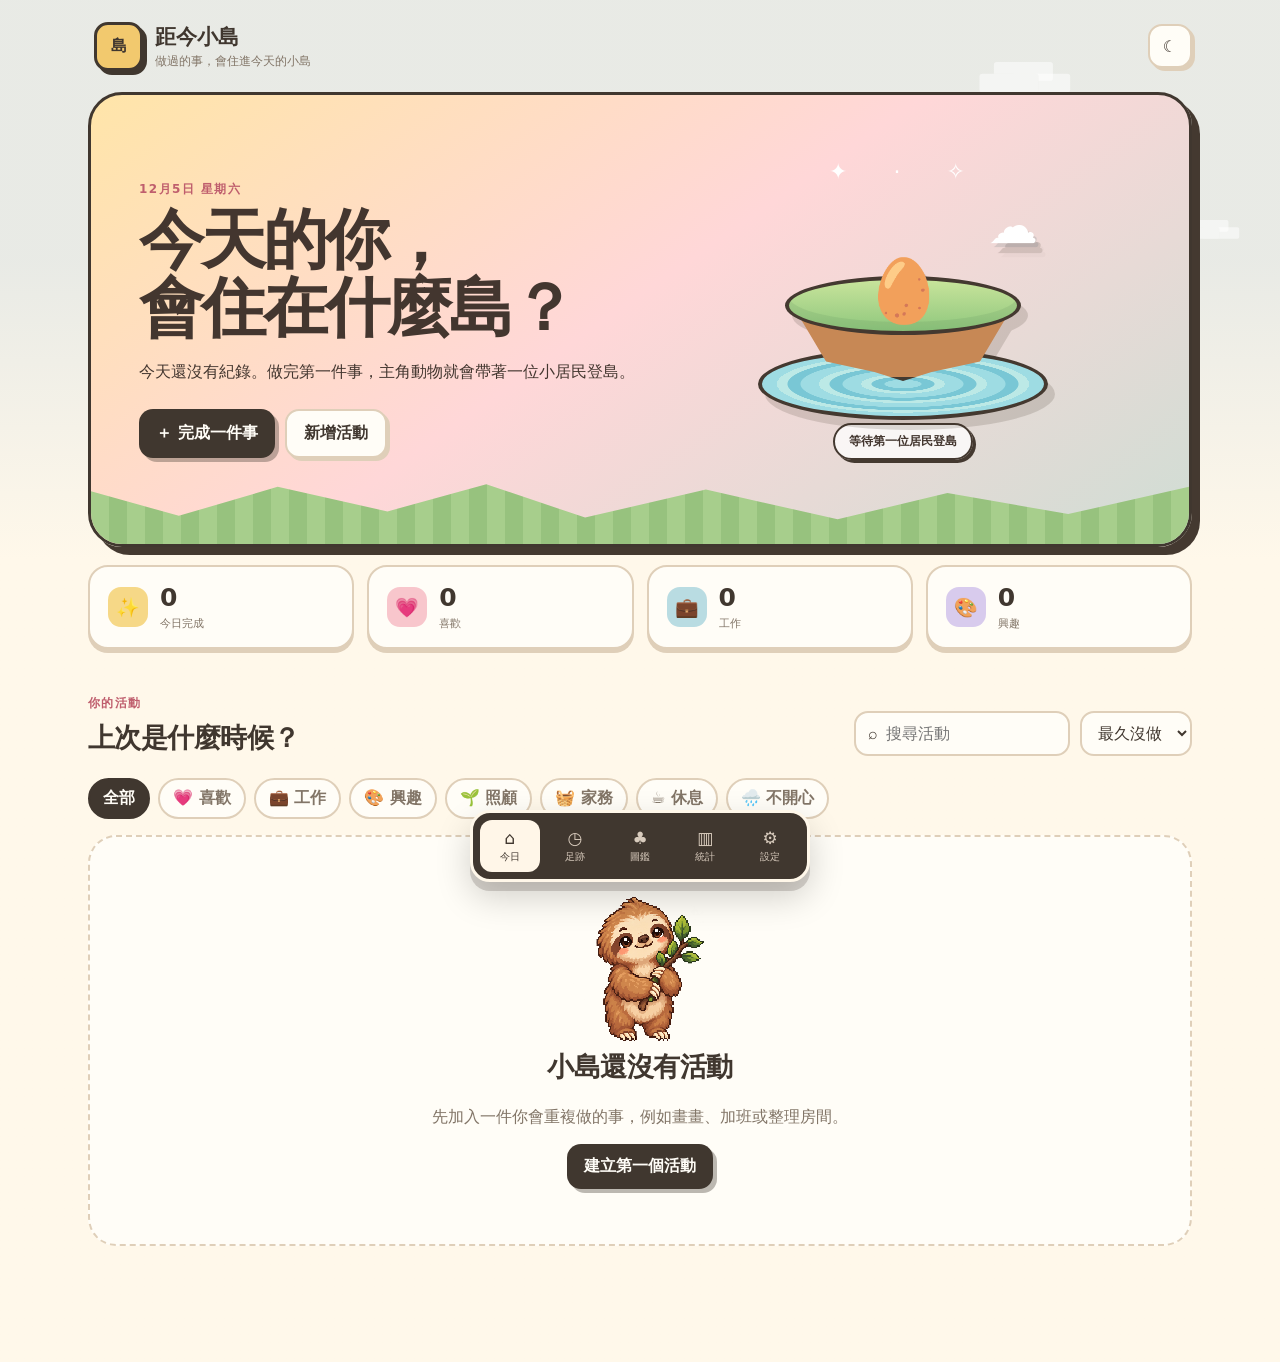
==== index.html @ a49267cd "Update Site source" ====
<!doctype html>
<html lang="zh-Hant">
<head>
  <meta charset="UTF-8">
  <meta name="viewport" content="width=device-width, initial-scale=1, viewport-fit=cover">
  <meta name="theme-color" content="#fff7e9">
  <meta name="description" content="距今小島：記錄做過的事與當下心情，讓每一天長成一座住滿動物的小島。">
  <title>距今小島｜行動心情日記</title>
  <link rel="manifest" href="manifest.webmanifest?v=11">
  <link rel="stylesheet" href="styles.css?v=11">
</head>
<body>
  <div class="sky-decor" aria-hidden="true"><i></i><i></i><i></i></div>
  <div class="app-shell">
    <header class="topbar">
      <button class="brand" data-go="home" aria-label="距今小島首頁"><span class="brand-mark">島</span><span><strong>距今小島</strong><small>做過的事，會住進今天的小島</small></span></button>
      <button class="round-button" id="themeBtn" aria-label="切換深色模式">☾</button>
    </header>

    <main>
      <section class="view active" data-view="home">
        <article class="today-hero">
          <div class="hero-copy">
            <p class="eyebrow" id="todayLabel"></p>
            <h1>今天的你，<br>會住在什麼島？</h1>
            <p id="todaySummary">每完成一件事，今天的島上就多一位小居民。</p>
            <div class="hero-actions"><button class="primary-button" id="quickRecordBtn">＋ 完成一件事</button><button class="soft-button" id="addItemBtn">新增活動</button></div>
          </div>
          <div class="monster-stage island-stage">
            <div class="stage-sparkles" aria-hidden="true">✦　·　✧</div>
            <div id="todayIsland"></div>
            <div class="monster-caption" id="islandCaption"></div>
          </div>
        </article>

        <div class="today-counters" id="todayCounters"></div>

        <div class="section-heading">
          <div><p class="eyebrow">你的活動</p><h2>上次是什麼時候？</h2></div>
          <div class="controls"><label class="search-box"><span>⌕</span><input id="searchInput" type="search" placeholder="搜尋活動" autocomplete="off"></label><select id="sortSelect" aria-label="排序方式"><option value="urgency">最久沒做</option><option value="recent">最近完成</option><option value="count">完成最多</option><option value="name">名稱</option></select></div>
        </div>
        <div class="type-chips" id="typeChips"></div>
        <div class="item-grid" id="itemGrid"></div>
        <div class="empty-state" id="emptyState" hidden><img src="assets/pixel-sloth.png" alt="樹懶夥伴"><h2>小島還沒有活動</h2><p>先加入一件你會重複做的事，例如畫畫、加班或整理房間。</p><button class="primary-button" id="emptyAddBtn">建立第一個活動</button></div>
      </section>

      <section class="view" data-view="history">
        <div class="page-heading"><div><p class="eyebrow">行動 × 當下心情</p><h1>時光足跡</h1><p>不只知道做過幾次，也記得那一次的自己。</p></div><button class="primary-button" id="manualRecordBtn">＋ 補登一次</button></div>
        <div class="history-list" id="historyList"></div>
      </section>

      <section class="view" data-view="collection">
        <div class="page-heading"><div><p class="eyebrow">一天一片拼圖</p><h1>你的每日群島</h1><p>每天的島會拼進生活地圖；每完成一件事，就多一隻像素昆蟲。點島嶼可單獨旋轉查看。</p></div></div>
        <div class="friend-strip">
          <article><img src="assets/pixel-red-panda.png" alt="小熊貓"><div><strong>開心夥伴</strong><span>小熊貓或貓咪，代表明亮的一天</span></div></article>
          <article><img src="assets/pixel-otter.png" alt="水獺"><div><strong>成就夥伴</strong><span>水獺或貓熊，替完成的事情頒獎</span></div></article>
          <article><img src="assets/pixel-capybara.png" alt="水豚"><div><strong>平靜夥伴</strong><span>水豚或樹懶，陪你慢慢休息</span></div></article>
        </div>
        <div class="resident-legend" id="residentLegend"></div>
        <div class="archipelago puzzle-board" id="archipelago"></div>
      </section>

      <section class="view" data-view="insights">
        <div class="page-heading"><div><p class="eyebrow">你把時間放在哪裡</p><h1>生活統計</h1><p>數量不是成績，只是一張更了解自己的地圖。</p></div></div>
        <div class="stat-grid" id="statGrid"></div>
        <div class="insight-grid">
          <article class="panel"><div class="panel-heading"><h2>近 7 天活動組成</h2><p>喜歡、工作、興趣、照顧與那些不太開心的事情。</p></div><div class="type-chart" id="typeChart"></div></article>
          <article class="panel"><div class="panel-heading"><h2>當下心情</h2><p>每次完成活動時留下的感受。</p></div><div class="mood-chart" id="moodChart"></div></article>
          <article class="panel rhythm-panel"><div class="panel-heading"><h2>活動節奏</h2><p>「通常多久做一次」依最近紀錄的中位數計算。</p></div><div class="rhythm-list" id="rhythmList"></div></article>
        </div>
      </section>

      <section class="view" data-view="settings">
        <div class="page-heading"><div><p class="eyebrow">你的島，你作主</p><h1>設定與備份</h1></div></div>
        <div class="settings-grid">
          <article class="panel setting-card wardrobe-setting"><span>🧥</span><div><h2>職業衣櫃</h2><p id="professionSettingHint">自動讀取今天「工作」類活動的名稱、分類與備註，只在本機判斷。</p></div><select id="professionSelect" aria-label="職業衣櫃模式"><option value="auto">自動偵測</option><option value="none">不穿職業服</option><option value="office">辦公行政</option><option value="medical">醫療照護</option><option value="technology">科技開發</option><option value="education">教育研究</option><option value="creative">創作設計</option><option value="food">餐飲烘焙</option><option value="care">照顧服務</option><option value="trades">工程技職</option></select><div class="wardrobe-preview" id="wardrobePreview"></div></article>
          <article class="panel setting-card"><span>⇩</span><div><h2>匯出備份</h2><p>保存活動、次數、心情與每日小島資料。</p></div><button class="soft-button" id="exportBtn">下載 JSON</button></article>
          <article class="panel setting-card"><span>⇧</span><div><h2>匯入備份</h2><p>用備份取代目前瀏覽器中的資料。</p></div><button class="soft-button" id="importBtn">選擇檔案</button><input id="importFile" type="file" accept="application/json" hidden></article>
          <article class="panel setting-card"><span>◐</span><div><h2>外觀</h2><p>跟隨系統，或固定亮色與暗色。</p></div><select id="themeSelect"><option value="system">跟隨系統</option><option value="light">亮色</option><option value="dark">暗色</option></select></article>
          <article class="panel setting-card danger-card"><span>×</span><div><h2>清除全部資料</h2><p>永久清除這個瀏覽器裡的紀錄。</p></div><button class="danger-button" id="clearBtn">清除資料</button></article>
        </div>
        <p class="privacy-note">所有文字與紀錄只存在這個瀏覽器。每日小島由你的活動資料在本機組成，不會把日記傳去外部服務。</p>
      </section>
    </main>

    <nav class="bottom-nav" aria-label="主要導覽">
      <button class="nav-button active" data-target="home"><span>⌂</span><em>今日</em></button>
      <button class="nav-button" data-target="history"><span>◷</span><em>足跡</em></button>
      <button class="nav-button" data-target="collection"><span>♣</span><em>圖鑑</em></button>
      <button class="nav-button" data-target="insights"><span>▥</span><em>統計</em></button>
      <button class="nav-button" data-target="settings"><span>⚙</span><em>設定</em></button>
    </nav>
  </div>

  <dialog id="itemDialog" class="modal">
    <form method="dialog" id="itemForm">
      <div class="modal-head"><div><p class="eyebrow" id="itemDialogEyebrow">新的活動</p><h2 id="itemDialogTitle">加入小島</h2></div><button class="round-button close-modal" value="cancel" aria-label="關閉">×</button></div>
      <input type="hidden" id="itemId">
      <label class="field"><span>活動名稱</span><input id="itemName" maxlength="40" placeholder="例如：畫畫、整理房間" required></label>
      <div class="two-col">
        <label class="field"><span>它比較像哪一類？</span><select id="itemType"><option>喜歡</option><option>工作</option><option>興趣</option><option>照顧</option><option>家務</option><option>休息</option><option>不開心</option></select></label>
        <label class="field"><span>圖示</span><select id="itemIcon"><option>💗</option><option>💼</option><option>🎨</option><option>🌱</option><option>🧺</option><option>☕</option><option>🌧️</option><option>📚</option><option>🏃</option><option>✨</option></select></label>
      </div>
      <label class="field"><span>自訂分組（選填）</span><input id="itemCategory" maxlength="20" placeholder="例如：居家、健康"></label>
      <label class="field"><span>島上的小居民</span><select id="itemResident"><option value="auto">✨ 依活動名稱自動判斷</option></select><small>我們會自動選擇，也可以由你指定；這不會改變活動的主要分類。</small></label>
      <div class="modal-actions"><button type="button" class="danger-link" id="deleteItemBtn" hidden>刪除活動</button><span></span><button value="cancel" class="ghost-button">取消</button><button type="submit" class="primary-button">儲存活動</button></div>
    </form>
  </dialog>

  <dialog id="recordDialog" class="modal record-modal">
    <form method="dialog" id="recordForm">
      <div class="modal-head"><div><p class="eyebrow">留下這一次</p><h2>做完時，感覺如何？</h2></div><button class="round-button close-modal" value="cancel" aria-label="關閉">×</button></div>
      <label class="field"><span>完成的活動</span><select id="recordItem" required></select></label>
      <div class="mood-picker" role="radiogroup" aria-label="當下心情">
        <label><input type="radio" name="recordMood" value="開心"><span><b>●ᴗ●</b><small>開心</small></span></label>
        <label><input type="radio" name="recordMood" value="有成就"><span><b>★ᴗ★</b><small>有成就</small></span></label>
        <label><input type="radio" name="recordMood" value="平靜"><span><b>─ᴗ─</b><small>平靜</small></span></label>
        <label><input type="radio" name="recordMood" value="普通" checked><span><b>•ᴗ•</b><small>普通</small></span></label>
        <label><input type="radio" name="recordMood" value="疲累"><span><b>─︿─</b><small>疲累</small></span></label>
        <label><input type="radio" name="recordMood" value="不開心"><span><b>•︿•</b><small>不開心</small></span></label>
      </div>
      <label class="field"><span>日期與時間</span><input id="recordDate" type="datetime-local" required></label>
      <label class="field"><span>留一句話（選填）</span><textarea id="recordNote" rows="3" maxlength="240" placeholder="剛剛發生了什麼？"></textarea></label>
      <div class="modal-actions"><span></span><button value="cancel" class="ghost-button">取消</button><button type="submit" class="primary-button">完成這一次</button></div>
    </form>
  </dialog>

  <dialog id="detailDialog" class="modal detail-modal"><div id="detailContent"></div></dialog>
  <dialog id="island3dDialog" class="modal island-3d-modal">
    <div class="island-3d-content">
      <div class="modal-head"><div><p class="eyebrow">單獨檢視</p><h2 id="island3dTitle">這一天的島</h2><p id="island3dSummary"></p></div><button class="round-button close-modal" aria-label="關閉">×</button></div>
      <div class="island-3d-scene" id="island3dScene" tabindex="0" aria-label="可拖曳旋轉的 3D 島嶼"><div id="island3dWorld"></div></div>
      <p class="rotate-hint">↔ 拖曳島嶼旋轉 · 鍵盤可用左右方向鍵</p>
    </div>
  </dialog>
  <div class="toast" id="toast" role="status" aria-live="polite"><span id="toastText"></span><button id="toastAction" hidden>復原</button></div>
  <script src="app.js?v=11"></script>
</body>
</html>
---- styles.css ----
:root{--bg:#fff8ea;--bg2:#f7ead6;--surface:#fffdf7;--surface2:#f4ead9;--text:#40372f;--muted:#827567;--line:#dfcfb9;--pink:#ef8e97;--mint:#83bda7;--yellow:#f2c96e;--purple:#a991c7;--blue:#82acd1;--shadow:0 14px 0 rgba(98,75,48,.07),0 22px 45px rgba(88,61,31,.09);--pixel:4px;color-scheme:light}
:root[data-theme="dark"]{--bg:#242321;--bg2:#302d29;--surface:#34312d;--surface2:#403b35;--text:#fff5e5;--muted:#c9bbaa;--line:#5d5247;--shadow:0 14px 0 rgba(0,0,0,.13),0 22px 45px rgba(0,0,0,.2);color-scheme:dark}
*{box-sizing:border-box}html{scroll-behavior:smooth}body{margin:0;min-height:100vh;background:linear-gradient(180deg,color-mix(in srgb,var(--blue) 18%,var(--bg)) 0 260px,var(--bg) 560px);color:var(--text);font-family:"Trebuchet MS","Noto Sans TC",system-ui,sans-serif}.sky-decor{position:fixed;inset:0 0 auto;height:300px;pointer-events:none;overflow:hidden;z-index:-1}.sky-decor i{position:absolute;width:82px;height:26px;background:rgba(255,255,255,.52);border-radius:4px;box-shadow:20px -16px 0 rgba(255,255,255,.52),44px 0 0 rgba(255,255,255,.52)}.sky-decor i:nth-child(1){left:8%;top:140px}.sky-decor i:nth-child(2){right:18%;top:70px;transform:scale(.72)}.sky-decor i:nth-child(3){right:3%;top:220px;transform:scale(.45)}button,input,select,textarea{font:inherit}.app-shell{width:min(1160px,100%);margin:auto;padding:0 28px 116px}.topbar{height:92px;display:flex;align-items:center;justify-content:space-between}.brand{display:flex;align-items:center;gap:12px;background:transparent;border:0;color:var(--text);text-align:left;cursor:pointer}.brand-mark{width:49px;height:49px;display:grid;place-items:center;background:var(--yellow);border:3px solid var(--text);border-radius:14px;box-shadow:4px 4px 0 var(--text);font-weight:900}.brand strong{display:block;font-size:21px}.brand small{display:block;color:var(--muted);font-size:12px;margin-top:2px}.round-button{width:44px;height:44px;border:2px solid var(--line);border-radius:14px;background:var(--surface);color:var(--text);cursor:pointer;box-shadow:3px 3px 0 var(--line)}.view{display:none}.view.active{display:block}.eyebrow{margin:0 0 8px;color:#bf5e6d;font-size:12px;font-weight:900;letter-spacing:.12em;text-transform:uppercase}h1,h2,p{margin-top:0}h1{font-size:clamp(38px,6vw,65px);line-height:1.05;letter-spacing:-.045em;margin-bottom:16px}h2{font-size:27px;letter-spacing:-.02em}.primary-button,.soft-button,.ghost-button,.danger-button{border:0;border-radius:14px;padding:12px 17px;font-weight:900;cursor:pointer}.primary-button{background:var(--text);color:var(--surface);box-shadow:4px 4px 0 color-mix(in srgb,var(--text) 35%,transparent)}.soft-button{background:var(--surface);color:var(--text);border:2px solid var(--line);box-shadow:3px 3px 0 var(--line)}.ghost-button{background:transparent;color:var(--muted)}.danger-button{background:#b94f50;color:white}.danger-link{border:0;background:transparent;color:#b84f52;font-weight:800;cursor:pointer}.today-hero{position:relative;min-height:455px;border:3px solid var(--text);border-radius:34px;padding:48px;display:grid;grid-template-columns:1.05fr .95fr;align-items:center;background:linear-gradient(145deg,#ffe5a9 0%,#ffd7d8 48%,#cfddd4 100%);color:#43362f;box-shadow:8px 8px 0 #443930;overflow:hidden}.today-hero::before{content:"";position:absolute;inset:auto 0 0;height:88px;background:repeating-linear-gradient(90deg,#a7ce8c 0 18px,#97c27e 18px 36px);clip-path:polygon(0 40%,8% 68%,17% 35%,27% 63%,36% 32%,45% 70%,56% 38%,68% 72%,78% 42%,89% 66%,100% 35%,100% 100%,0 100%)}.hero-copy{position:relative;z-index:3;max-width:570px}.hero-copy>p:not(.eyebrow){max-width:510px;line-height:1.7}.hero-actions{display:flex;gap:10px;margin-top:24px}.monster-stage{position:relative;z-index:3;display:grid;justify-items:center;align-self:end;padding-bottom:36px;min-height:320px}.stage-sparkles{color:#fff;letter-spacing:12px;font-size:22px}.monster-caption{background:rgba(255,255,255,.77);border:2px solid #443930;border-radius:999px;padding:8px 14px;font-size:12px;font-weight:900;box-shadow:3px 3px 0 #443930;margin-top:-2px;min-height:36px}.hero-friend{position:absolute;right:-32px;bottom:-48px;width:190px;image-rendering:pixelated;filter:drop-shadow(5px 7px 0 rgba(65,48,32,.17));z-index:4}.today-counters{display:grid;grid-template-columns:repeat(4,1fr);gap:13px;margin:18px 0 46px}.counter-card{display:flex;align-items:center;gap:12px;background:var(--surface);border:2px solid var(--line);border-radius:20px;padding:16px 18px;box-shadow:4px 4px 0 var(--line)}.counter-card i{width:40px;height:40px;display:grid;place-items:center;border-radius:13px;background:var(--tone);font-style:normal;font-size:19px}.counter-card strong{display:block;font-size:25px}.counter-card span{color:var(--muted);font-size:11px}.section-heading,.page-heading{display:flex;align-items:end;justify-content:space-between;gap:22px;margin:38px 0 20px}.section-heading h2,.page-heading h1{margin-bottom:0}.page-heading{align-items:flex-end;margin:48px 0 28px}.page-heading>div>p:last-child{color:var(--muted);margin:8px 0 0}.controls{display:flex;gap:10px}.search-box{display:flex;align-items:center;gap:8px;background:var(--surface);border:2px solid var(--line);border-radius:14px;padding:0 12px}.search-box input{border:0;outline:0;background:transparent;color:var(--text);padding:11px 0;width:170px}.controls select,.collection-heading select{border:2px solid var(--line);background:var(--surface);color:var(--text);border-radius:14px;padding:0 12px}.type-chips{display:flex;gap:8px;overflow:auto;padding:2px 0 16px}.chip{border:2px solid var(--line);background:var(--surface);color:var(--muted);padding:8px 13px;border-radius:999px;cursor:pointer;white-space:nowrap;font-weight:800}.chip.active{background:var(--text);color:var(--surface);border-color:var(--text)}.item-grid{display:grid;grid-template-columns:repeat(3,minmax(0,1fr));gap:15px}.item-card{--tone:var(--pink);position:relative;background:var(--surface);border:2px solid var(--line);border-radius:23px;padding:19px;box-shadow:5px 5px 0 var(--line);overflow:hidden;transition:.18s}.item-card:hover{transform:translateY(-3px)}.item-card::after{content:"";position:absolute;width:90px;height:90px;right:-34px;top:-36px;border-radius:50%;background:color-mix(in srgb,var(--tone) 20%,transparent)}.card-top,.card-bottom{display:flex;align-items:center;justify-content:space-between;gap:12px;position:relative;z-index:2}.item-icon{width:46px;height:46px;display:grid;place-items:center;background:color-mix(in srgb,var(--tone) 25%,var(--surface));border:2px solid color-mix(in srgb,var(--tone) 55%,var(--line));border-radius:14px;font-size:22px}.more-button{border:0;background:transparent;color:var(--muted);font-size:20px;cursor:pointer}.item-card h3{font-size:20px;margin:16px 0 5px}.type-label{display:inline-flex;align-items:center;padding:5px 8px;border-radius:999px;background:color-mix(in srgb,var(--tone) 18%,var(--surface));font-size:11px;font-weight:900}.elapsed{display:flex;align-items:baseline;gap:6px;margin:20px 0 13px}.elapsed strong{font-size:35px}.elapsed span{font-size:13px;color:var(--muted)}.progress-track{height:8px;background:var(--surface2);border-radius:8px;overflow:hidden;margin-bottom:16px}.progress-track i{display:block;height:100%;width:var(--progress);max-width:100%;background:var(--tone);border-radius:inherit}.card-meta{font-size:11px;color:var(--muted)}.complete-button{border:2px solid var(--text);background:var(--tone);color:#3f332d;border-radius:12px;padding:9px 12px;font-weight:900;cursor:pointer;box-shadow:3px 3px 0 var(--text)}.empty-state{text-align:center;padding:55px 20px;background:var(--surface);border:2px dashed var(--line);border-radius:28px}.empty-state img{width:150px;image-rendering:pixelated}.empty-state p{color:var(--muted)}
/* generated daily monster */
.daily-monster{--body:#ef9aa4;--accent:#ffe0a0;position:relative;width:174px;height:180px;filter:drop-shadow(7px 9px 0 rgba(63,49,39,.22));image-rendering:pixelated}.monster-body{position:absolute;left:24px;top:38px;width:126px;height:125px;background:var(--body);border:5px solid #443930;border-radius:47% 47% 39% 39%;box-shadow:inset -10px -10px 0 rgba(80,48,40,.08)}.monster-belly{position:absolute;left:31px;bottom:13px;width:64px;height:43px;background:color-mix(in srgb,var(--accent) 52%,white);border:4px solid #443930;border-radius:50%}.monster-ear{position:absolute;top:-25px;width:45px;height:46px;background:var(--accent);border:5px solid #443930;z-index:-1}.monster-ear.left{left:2px;border-radius:70% 30% 45% 55%;transform:rotate(-17deg)}.monster-ear.right{right:2px;border-radius:30% 70% 55% 45%;transform:rotate(17deg)}.monster-eye{position:absolute;top:43px;width:13px;height:16px;background:#443930;border-radius:50%}.monster-eye.left{left:31px}.monster-eye.right{right:31px}.monster-eye::after{content:"";position:absolute;width:4px;height:4px;background:#fff;border-radius:50%;left:2px;top:2px}.monster-mouth{position:absolute;left:50%;top:69px;transform:translateX(-50%);width:28px;height:15px;border:4px solid #443930;border-top:0;border-radius:0 0 50% 50%}.daily-monster.tired .monster-eye{height:4px;border-radius:0;top:51px}.daily-monster.sad .monster-mouth{border-top:4px solid #443930;border-bottom:0;border-radius:50% 50% 0 0;top:77px}.daily-monster.achievement .monster-eye{background:#f7c847;clip-path:polygon(50% 0,61% 35%,100% 38%,70% 60%,80% 100%,50% 74%,20% 100%,30% 60%,0 38%,39% 35%);border-radius:0;width:18px;height:18px}.monster-spot{position:absolute;background:color-mix(in srgb,var(--accent) 80%,transparent);border:3px solid #443930}.monster-spot.a{width:27px;height:18px;left:10px;top:24px;border-radius:50%}.monster-spot.b{width:20px;height:28px;right:10px;top:81px;border-radius:50%}.monster-feet{position:absolute;left:20px;right:20px;bottom:-15px;display:flex;justify-content:space-between}.monster-feet i{width:34px;height:26px;background:var(--accent);border:5px solid #443930;border-radius:45% 45% 35% 35%}.monster-accessory{position:absolute;z-index:3;left:50%;transform:translateX(-50%);top:-15px;font-size:38px;filter:drop-shadow(2px 3px 0 #443930)}.monster-accessory.empty{top:58px;font-size:32px}.monster-tail{position:absolute;right:-27px;bottom:22px;width:48px;height:65px;border:5px solid #443930;border-radius:60% 45% 55% 40%;background:var(--accent);z-index:-2;transform:rotate(20deg)}.tiny-monster{transform:scale(.58);transform-origin:center;display:block;margin:-35px auto -34px}

.island-stage{min-width:330px}.daily-island{position:relative;width:310px;height:238px;margin:auto;filter:drop-shadow(7px 10px 0 rgba(63,49,39,.16));image-rendering:pixelated}.island-water{position:absolute;left:10px;right:10px;bottom:5px;height:72px;border:4px solid #443930;border-radius:50%;background:repeating-radial-gradient(ellipse at center,#9edce3 0 18px,#79c7d5 19px 31px,#bce9e6 32px 42px)}.island-soil{position:absolute;left:45px;right:45px;bottom:44px;height:75px;background:#c78855;border:4px solid #443930;border-radius:16% 18% 48% 48%;clip-path:polygon(0 0,100% 0,85% 74%,63% 88%,50% 100%,37% 88%,15% 74%)}.island-grass{position:absolute;left:37px;right:37px;bottom:90px;height:59px;background:linear-gradient(180deg,#c8e49b,#8fc77d);border:4px solid #443930;border-radius:50%;box-shadow:inset 0 -9px 0 rgba(65,116,76,.12)}.island-cloud{position:absolute;right:20px;top:10px;color:#fff;font-size:50px;filter:drop-shadow(3px 4px 0 rgba(72,98,107,.16));z-index:0}.island-main-animal{position:absolute;z-index:4;left:50%;bottom:82px;transform:translateX(-50%);width:126px;height:126px;object-fit:contain;image-rendering:pixelated;filter:drop-shadow(3px 5px 0 rgba(67,49,38,.18))}.island-egg{position:absolute;z-index:4;left:50%;bottom:98px;transform:translateX(-50%);font-size:62px}.island-decor{position:absolute;z-index:3;left:48px;bottom:110px;font-size:29px;filter:drop-shadow(2px 2px 0 #fff)}.island-residents{position:absolute;inset:0;z-index:6;pointer-events:none}.island-resident,.resident-more{position:absolute;width:34px;height:34px;display:grid;place-items:center;border:2px solid #443930;border-radius:12px;background:#fff8e8;box-shadow:2px 3px 0 rgba(68,57,48,.24);font-size:21px;animation:residentBob 2.8s ease-in-out infinite}.resident-1{left:44px;bottom:78px}.resident-2{right:43px;bottom:80px}.resident-3{left:77px;bottom:50px}.resident-4{right:76px;bottom:48px}.resident-5{left:27px;bottom:115px}.resident-6{right:26px;bottom:119px}.resident-7{left:104px;bottom:82px}.resident-8{right:103px;bottom:78px}.resident-9{left:57px;bottom:143px}.resident-10{right:55px;bottom:148px}.resident-11{left:114px;bottom:37px}.resident-12{right:112px;bottom:34px}.island-resident:nth-child(2n){animation-delay:-1.1s}.resident-more{right:4px;bottom:48px;background:#443930;color:#fff8e8;font-size:12px;font-weight:900}@keyframes residentBob{0%,100%{transform:translateY(0)}50%{transform:translateY(-4px)}}
.resident-legend{display:flex;flex-wrap:wrap;gap:8px;margin:-6px 0 20px}.resident-legend span{padding:7px 10px;background:var(--surface);border:2px solid var(--line);border-radius:999px;font-size:11px;font-weight:900}.archipelago{position:relative;display:grid;grid-template-columns:repeat(3,minmax(0,1fr));gap:24px 15px;padding:32px 24px 68px;border:3px solid var(--text);border-radius:32px;background:radial-gradient(circle at 18% 23%,rgba(255,255,255,.72) 0 3px,transparent 4px),radial-gradient(circle at 78% 64%,rgba(255,255,255,.7) 0 4px,transparent 5px),linear-gradient(145deg,#bde9e7,#8fcfd9);box-shadow:7px 7px 0 var(--text);overflow:hidden}.archipelago::before{content:"";position:absolute;inset:0;background:repeating-radial-gradient(ellipse at 50% 110%,transparent 0 37px,rgba(255,255,255,.25) 39px 41px,transparent 43px 64px);pointer-events:none}.island-card{position:relative;z-index:1;min-width:0;text-align:center;padding:4px 4px 16px;border-radius:24px;transition:.2s}.island-card:nth-child(even){transform:translateY(34px)}.island-card:hover{filter:brightness(1.03);transform:translateY(-4px)}.island-card:nth-child(even):hover{transform:translateY(30px)}.mini-island{transform:scale(.72);transform-origin:center;margin:-29px auto -28px}.island-card-copy{position:relative;z-index:8;display:inline-block;min-width:150px;padding:9px 14px;background:rgba(255,248,232,.9);color:#443930;border:2px solid #443930;border-radius:15px;box-shadow:3px 3px 0 #443930}.island-card h3{margin:0 0 3px;font-size:15px}.island-card p{margin:0;font-size:10px;color:#6e6259}.island-card strong{display:block;margin-top:5px;font-size:11px;color:#ae5965}
.card-labels{display:flex;flex-wrap:wrap;gap:6px}.resident-label{display:inline-flex;align-items:center;padding:5px 8px;border:1px solid var(--line);border-radius:999px;background:var(--surface2);font-size:11px;font-weight:900}.resident-legend{padding:12px;background:color-mix(in srgb,var(--surface) 76%,transparent);border:2px dashed var(--line);border-radius:18px}
/* secondary views */
.history-list{display:grid;gap:12px}.history-group{margin-bottom:12px}.history-date{font-size:13px;color:var(--muted);font-weight:900;margin:19px 4px 9px}.history-entry{display:grid;grid-template-columns:auto 1fr auto auto;align-items:center;gap:14px;background:var(--surface);border:2px solid var(--line);border-radius:18px;padding:14px 16px;box-shadow:3px 3px 0 var(--line)}.history-main strong{display:block}.history-main small{display:block;color:var(--muted);margin-top:4px}.mood-badge{display:inline-flex;padding:5px 8px;border-radius:999px;background:var(--surface2);font-size:11px;font-weight:900}.history-time{color:var(--muted);font-size:12px}.delete-record{border:0;background:transparent;color:var(--muted);cursor:pointer;font-size:18px}.friend-strip{display:grid;grid-template-columns:repeat(3,1fr);gap:15px;margin-bottom:28px}.friend-strip article{display:flex;align-items:center;gap:12px;background:var(--surface);border:2px solid var(--line);border-radius:22px;padding:12px;box-shadow:4px 4px 0 var(--line)}.friend-strip img{width:84px;height:84px;object-fit:contain;image-rendering:pixelated}.friend-strip strong,.friend-strip span{display:block}.friend-strip span{color:var(--muted);font-size:11px;line-height:1.5;margin-top:4px}.daily-grid{display:grid;grid-template-columns:repeat(4,minmax(0,1fr));gap:14px}.day-monster-card{background:var(--surface);border:2px solid var(--line);border-radius:23px;padding:16px;text-align:center;box-shadow:4px 4px 0 var(--line)}.day-monster-card h3{margin:4px 0;font-size:16px}.day-monster-card p{color:var(--muted);font-size:11px;margin:0}.panel{background:var(--surface);border:2px solid var(--line);border-radius:23px;padding:21px;box-shadow:4px 4px 0 var(--line)}.panel-heading{margin-bottom:18px}.panel-heading h2{margin-bottom:5px}.panel-heading p{color:var(--muted);font-size:12px;margin:0;line-height:1.5}.stat-grid{display:grid;grid-template-columns:repeat(4,1fr);gap:13px;margin-bottom:17px}.stat-card{background:var(--surface);border:2px solid var(--line);border-radius:20px;padding:18px;box-shadow:4px 4px 0 var(--line)}.stat-card strong{display:block;font-size:35px}.stat-card span{color:var(--muted);font-size:12px}.insight-grid{display:grid;grid-template-columns:1fr 1fr;gap:17px}.rhythm-panel{grid-column:1/-1}.type-chart,.mood-chart{display:grid;gap:11px}.chart-row{display:grid;grid-template-columns:76px 1fr 32px;gap:10px;align-items:center;font-size:12px}.chart-track{height:11px;background:var(--surface2);border-radius:9px;overflow:hidden}.chart-track i{display:block;height:100%;border-radius:inherit}.rhythm-list{display:grid;gap:12px}.rhythm-row{display:grid;grid-template-columns:38px minmax(130px,1fr) 2fr auto;align-items:center;gap:12px}.rhythm-row .item-icon{width:38px;height:38px;font-size:18px}.rhythm-bar{height:9px;background:var(--surface2);border-radius:8px;overflow:hidden}.rhythm-bar i{display:block;height:100%;border-radius:inherit}.rhythm-meta{text-align:right;color:var(--muted);font-size:12px}.settings-grid{display:grid;grid-template-columns:1fr 1fr;gap:14px}.setting-card{display:grid;grid-template-columns:auto 1fr auto;gap:14px;align-items:center}.setting-card>span{width:42px;height:42px;display:grid;place-items:center;background:var(--surface2);border-radius:12px;font-size:21px}.setting-card h2{font-size:18px;margin:0}.setting-card p{font-size:11px;color:var(--muted);margin:4px 0 0}.setting-card select{border:2px solid var(--line);background:var(--surface2);color:var(--text);padding:10px;border-radius:12px}.danger-card{border-color:#c77f7f}.privacy-note{text-align:center;color:var(--muted);font-size:12px;margin:25px}.bottom-nav{position:fixed;left:50%;bottom:18px;transform:translateX(-50%);display:flex;gap:5px;background:#40372f;padding:7px;border:3px solid #fff7e9;border-radius:20px;box-shadow:0 9px 0 rgba(64,55,47,.2),0 15px 35px rgba(0,0,0,.18);z-index:40}.nav-button{border:0;background:transparent;color:#d8cbbd;padding:8px 15px;border-radius:12px;cursor:pointer;min-width:60px}.nav-button span,.nav-button em{display:block}.nav-button span{font-size:17px}.nav-button em{font-size:10px;font-style:normal;margin-top:2px}.nav-button.active{background:#fff6e8;color:#40372f}.modal{border:0;border-radius:26px;background:var(--surface);color:var(--text);width:min(540px,calc(100% - 28px));padding:0;box-shadow:0 30px 100px rgba(0,0,0,.28)}.modal::backdrop{background:rgba(40,34,30,.56);backdrop-filter:blur(5px)}.modal form,.detail-modal>div{padding:25px}.modal-head{display:flex;justify-content:space-between;align-items:flex-start;margin-bottom:20px}.modal-head h2{font-size:27px;margin:0}.field{display:grid;gap:7px;margin-bottom:15px}.field>span{font-size:12px;font-weight:900}.field input,.field select,.field textarea{width:100%;border:2px solid var(--line);background:var(--bg);color:var(--text);padding:11px 12px;border-radius:13px;outline:0}.field small{color:var(--muted);font-size:11px}.two-col{display:grid;grid-template-columns:1fr 1fr;gap:12px}.modal-actions{display:flex;align-items:center;gap:8px;margin-top:7px}.modal-actions>span{flex:1}.mood-picker{display:grid;grid-template-columns:repeat(3,1fr);gap:8px;margin-bottom:16px}.mood-picker input{position:absolute;opacity:0}.mood-picker span{display:grid;place-items:center;border:2px solid var(--line);border-radius:14px;padding:10px 5px;background:var(--bg);cursor:pointer}.mood-picker b{font-size:18px}.mood-picker small{font-size:10px;color:var(--muted);margin-top:4px}.mood-picker input:checked+span{border-color:var(--text);background:var(--yellow);box-shadow:3px 3px 0 var(--text)}.detail-summary{display:grid;grid-template-columns:repeat(3,1fr);gap:8px;margin:14px 0}.mini-stat{background:var(--surface2);padding:12px;border-radius:13px;text-align:center}.mini-stat strong,.mini-stat span{display:block}.mini-stat span{font-size:10px;color:var(--muted)}.detail-history{max-height:260px;overflow:auto}.detail-record{display:flex;justify-content:space-between;border-top:1px solid var(--line);padding:10px 2px}.detail-record small{color:var(--muted)}.toast{position:fixed;left:50%;bottom:105px;transform:translate(-50%,20px);opacity:0;pointer-events:none;background:#40372f;color:#fff7e9;padding:11px 15px;border-radius:14px;display:flex;align-items:center;gap:14px;transition:.2s;z-index:60;box-shadow:4px 4px 0 #fff7e9}.toast.show{opacity:1;transform:translate(-50%,0);pointer-events:auto}.toast button{border:0;background:transparent;color:#ffd477;font-weight:900}
.wardrobe-setting{grid-column:1/-1}.wardrobe-preview{grid-column:1/-1;display:grid;grid-template-columns:repeat(8,minmax(0,1fr));gap:8px}.wardrobe-option{min-width:0;border:2px solid var(--line);background:var(--bg);color:var(--text);border-radius:15px;padding:7px 5px;cursor:pointer}.wardrobe-option.active{border-color:var(--text);background:var(--yellow);box-shadow:3px 3px 0 var(--text)}.wardrobe-option img{display:block;width:100%;height:68px;object-fit:contain;image-rendering:pixelated}.wardrobe-option span{display:block;width:auto;height:auto;margin-top:3px;background:transparent;border-radius:0;font-size:9px;white-space:nowrap}
@media(max-width:900px){.today-hero{grid-template-columns:1fr 1fr;padding:34px}.hero-friend{width:150px}.item-grid{grid-template-columns:repeat(2,1fr)}.daily-grid{grid-template-columns:repeat(3,1fr)}.friend-strip{grid-template-columns:1fr}.friend-strip article{min-height:100px}.friend-strip img{width:76px;height:76px}}
@media(max-width:720px){.app-shell{padding:0 14px 106px}.topbar{height:74px}.brand small{display:none}.today-hero{min-height:610px;display:block;padding:27px 22px;border-radius:26px}.hero-copy{position:relative;z-index:6}.hero-copy h1{font-size:42px}.hero-copy>p:not(.eyebrow){max-width:270px}.monster-stage{min-height:250px;padding:10px 0 52px}.hero-friend{width:126px;right:-24px;bottom:-22px}.today-counters{grid-template-columns:1fr 1fr;margin-bottom:34px}.counter-card{padding:12px}.section-heading,.page-heading{align-items:flex-start;flex-direction:column;margin:30px 0 18px}.controls{width:100%;flex-direction:column}.search-box input{width:100%}.controls select{height:43px}.item-grid,.settings-grid,.insight-grid{grid-template-columns:1fr}.stat-grid{grid-template-columns:1fr 1fr}.daily-grid{grid-template-columns:repeat(2,1fr)}.history-entry{grid-template-columns:auto 1fr auto}.history-time{display:none}.history-entry .delete-record{grid-column:3}.rhythm-row{grid-template-columns:38px 1fr auto}.rhythm-bar{grid-column:2/-1}.setting-card{grid-template-columns:auto 1fr}.setting-card button,.setting-card select{grid-column:1/-1;width:100%}.bottom-nav{width:calc(100% - 18px);justify-content:space-around}.nav-button{min-width:0;flex:1;padding:7px 5px}.two-col{grid-template-columns:1fr}.modal{border-radius:24px 24px 0 0;width:100%;max-height:94vh;margin:auto 0 0}.modal form,.detail-modal>div{padding:21px}.mood-picker{grid-template-columns:repeat(3,1fr)}.detail-summary{grid-template-columns:1fr 1fr}.detail-summary .mini-stat:last-child{grid-column:1/-1}}
@media(max-width:900px){.archipelago{grid-template-columns:repeat(2,minmax(0,1fr))}.island-stage{min-width:290px}.daily-island{transform:scale(.9);transform-origin:center}.mini-island{transform:scale(.66);margin:-38px auto -38px}}
@media(max-width:720px){.island-stage{min-width:0;min-height:278px;padding-top:4px}.island-stage .daily-island{transform:scale(.82);margin:-12px auto -18px}.archipelago{grid-template-columns:1fr;padding:22px 8px 34px}.island-card:nth-child(even),.island-card:nth-child(even):hover{transform:none}.island-card:hover{transform:none}.mini-island{transform:scale(.72);margin:-29px auto -28px}.resident-legend{gap:6px}.resident-legend span{font-size:10px}.hero-friend{opacity:.78}}
@media(max-width:900px){.wardrobe-preview{grid-template-columns:repeat(4,minmax(0,1fr))}}
@media(max-width:720px){.wardrobe-preview{grid-template-columns:repeat(2,minmax(0,1fr))}.wardrobe-setting .wardrobe-option{grid-column:auto;width:auto}.wardrobe-option img{height:82px}.wardrobe-setting{display:grid}.wardrobe-setting select{grid-column:1/-1}}

/* v10: level cards and use complete, integrated profession mascots. */
.counter-card,.item-card,.panel,.stat-card,.friend-strip article,.history-entry,.island-card-copy{box-shadow:0 4px 0 var(--line)}
.item-card:hover,.island-card:hover,.island-card:nth-child(even),.island-card:nth-child(even):hover{transform:none}
.profession-mascot,.profession-sprite{display:block;background-image:url('assets/profession-mascots-v2.png');background-repeat:no-repeat;background-size:400% 200%;image-rendering:auto}
.profession-mascot{position:absolute;z-index:4;left:50%;bottom:78px;transform:translateX(-50%);width:138px;height:138px;filter:drop-shadow(3px 5px 0 rgba(67,49,38,.18))}
.profession-sprite{width:100%;height:78px;margin:0;background-color:transparent!important;border-radius:0!important}
.role-office{background-position:0 0}.role-medical{background-position:33.333% 0}.role-technology{background-position:66.667% 0}.role-education{background-position:100% 0}.role-creative{background-position:0 100%}.role-food{background-position:33.333% 100%}.role-care{background-position:66.667% 100%}.role-trades{background-position:100% 100%}
.wardrobe-option .profession-sprite{display:block;width:100%;height:78px;margin:0;background-color:transparent;border-radius:0}
.wardrobe-option .wardrobe-label{display:block;width:auto;height:auto;margin-top:3px;background:transparent;border-radius:0;font-size:9px;white-space:nowrap}
button:focus-visible,input:focus-visible,select:focus-visible,textarea:focus-visible{outline:3px solid var(--yellow);outline-offset:3px}

@media(max-width:720px){
  .app-shell{padding-bottom:calc(142px + env(safe-area-inset-bottom))}
  .today-counters{align-items:stretch;gap:10px}
  .counter-card{min-height:78px;padding:12px 14px}
  .counter-card i{flex:0 0 40px}
  .bottom-nav{bottom:calc(10px + env(safe-area-inset-bottom));box-shadow:0 7px 18px rgba(0,0,0,.24)}
  .card-bottom{align-items:flex-end}
  .complete-button{flex:0 0 auto}
  .profession-mascot{width:132px;height:132px;bottom:80px}
}

/* v11: interlocking daily puzzle map and rotatable 3D island viewer. */
.puzzle-board{display:grid;grid-template-columns:repeat(3,minmax(0,1fr));gap:0;padding:28px;background:linear-gradient(145deg,#b9e7e5,#85c9d6);overflow:visible;isolation:isolate}
.puzzle-board::before{border-radius:28px;background:repeating-radial-gradient(ellipse at 50% 110%,transparent 0 37px,rgba(255,255,255,.25) 39px 41px,transparent 43px 64px)}
.puzzle-piece{--piece:#eaf7d3;position:relative;z-index:1;min-width:0;aspect-ratio:1/1;border:2px solid #416758;background:var(--piece);color:#443930;padding:11px;cursor:pointer;text-align:left;overflow:visible;box-shadow:none}
.puzzle-piece:nth-child(4n+2){--piece:#ffe6aa}.puzzle-piece:nth-child(4n+3){--piece:#f7d8dc}.puzzle-piece:nth-child(4n){--piece:#dcd7ef}
.puzzle-piece:hover,.puzzle-piece:focus-visible{z-index:8;filter:brightness(1.03)}
.puzzle-piece::before,.puzzle-piece::after{content:"";position:absolute;z-index:4;width:28px;height:28px;border:2px solid #416758;border-radius:50%;background:var(--piece);pointer-events:none}
.puzzle-piece.tab-right::before{right:-16px;top:43%;border-left:0}.puzzle-piece.socket-left::before{left:-16px;top:43%;background:#9bd7dc;border-right:0}
.puzzle-piece.tab-bottom::after{bottom:-16px;left:43%;border-top:0}.puzzle-piece.socket-top::after{top:-16px;left:43%;background:#a7dcdf;border-bottom:0}
.puzzle-date{position:absolute;z-index:8;left:10px;top:9px;font-size:11px;font-weight:900}.puzzle-caption{position:absolute;z-index:8;left:10px;right:10px;bottom:23px;text-align:center;font-size:10px;white-space:nowrap;overflow:hidden;text-overflow:ellipsis}.puzzle-piece>strong{position:absolute;z-index:8;left:0;right:0;bottom:7px;text-align:center;color:#9c5962;font-size:10px}
.puzzle-island{position:absolute;inset:27px 10px 40px;overflow:hidden;border-radius:45%;background:radial-gradient(ellipse at center,#a8d18e 0 49%,#719c62 50% 57%,transparent 58%)}
.puzzle-island::after{content:"";position:absolute;inset:48% 8% 4%;z-index:0;border-radius:50%;background:repeating-radial-gradient(ellipse at center,#b9e9ea 0 12px,#7dc8d2 13px 20px)}
.puzzle-ground{position:absolute;z-index:1;left:14%;right:14%;top:29%;height:49%;border-radius:50%;background:linear-gradient(#bde292,#82bb73);border:2px solid #416758}
.puzzle-main{position:absolute;z-index:5;left:50%;top:46%;transform:translate(-50%,-50%);width:48%;height:48%;object-fit:contain;filter:drop-shadow(2px 3px 0 rgba(68,57,48,.2))}
.puzzle-mood{position:absolute;z-index:7;right:13%;top:24%;width:25px;height:25px;display:grid;place-items:center;border-radius:50%;background:#fff8e8;border:2px solid #443930;font-size:11px;font-weight:900}
.pixel-insect{display:block;background-image:url('assets/pixel-insects-v1.png');background-size:400% 200%;background-repeat:no-repeat;image-rendering:auto}
.insect-ladybug{background-position:0 0}.insect-bee{background-position:33.333% 0}.insect-butterfly{background-position:66.667% 0}.insect-grasshopper{background-position:100% 0}.insect-firefly{background-position:0 100%}.insect-beetle{background-position:33.333% 100%}.insect-moth{background-position:66.667% 100%}.insect-dragonfly{background-position:100% 100%}
.puzzle-insect{position:absolute;z-index:6;left:var(--bug-x);top:var(--bug-y);width:21px;height:21px;transform:translate(-50%,-50%);filter:drop-shadow(1px 2px 0 rgba(68,57,48,.18))}
.mood-happy{--mood-glow:#ffd777}.mood-achievement{--mood-glow:#f2b766}.mood-calm{--mood-glow:#aad8c6}.mood-neutral{--mood-glow:#ead9b8}.mood-tired{--mood-glow:#abc1df}.mood-sad{--mood-glow:#b9abc8}.puzzle-island{box-shadow:inset 0 0 0 5px color-mix(in srgb,var(--mood-glow) 58%,transparent)}

.island-3d-modal{width:min(720px,calc(100% - 24px));overflow:hidden}.island-3d-content{padding:24px}.island-3d-content .modal-head p:last-child{margin:7px 0 0;color:var(--muted);font-size:12px}.island-3d-scene{height:470px;display:grid;place-items:center;perspective:900px;cursor:grab;touch-action:none;border:2px solid var(--line);border-radius:24px;background:radial-gradient(circle at 50% 22%,rgba(255,255,255,.85),transparent 32%),linear-gradient(#bfe8ef,#e7f6eb);overflow:hidden}.island-3d-scene.dragging{cursor:grabbing}.island-3d-world{--turn:0deg;--counter:0deg;position:relative;width:420px;height:310px;transform-style:preserve-3d;transform:rotateX(58deg) rotateZ(var(--turn));transition:transform .12s ease-out}.island-3d-scene.dragging .island-3d-world{transition:none}
.island-3d-water,.island-3d-earth,.island-3d-top{position:absolute;left:50%;top:50%;transform:translate(-50%,-50%);border-radius:50%}.island-3d-water{width:390px;height:250px;background:repeating-radial-gradient(ellipse at center,#bceaea 0 25px,#82ced8 26px 42px);border:5px solid #416758;box-shadow:0 24px 0 rgba(54,115,130,.28)}.island-3d-earth{z-index:1;width:300px;height:205px;background:#b9784d;border:5px solid #443930;box-shadow:0 15px 0 #8e593d,0 29px 0 #704735}.island-3d-top{z-index:2;width:315px;height:210px;background:radial-gradient(ellipse at 48% 42%,color-mix(in srgb,var(--mood-glow) 42%,#a8d589) 0 64%,#6da264 65% 100%);border:5px solid #443930;transform:translate(-50%,-61%) translateZ(30px)}
.island-3d-bugs{position:absolute;z-index:6;inset:32px 44px 55px;transform-style:preserve-3d;transform:translateZ(58px)}.three-d-insect{position:absolute;left:var(--bug-x);top:var(--bug-y);width:34px;height:34px;transform:translate(-50%,-50%) rotateZ(var(--counter)) rotateX(-58deg);filter:drop-shadow(2px 3px 0 rgba(68,57,48,.25));animation:bugBob 2.5s ease-in-out infinite;animation-delay:var(--bug-delay)}
.island-3d-main{position:absolute;z-index:8;left:50%;top:44%;width:145px;height:145px;transform-style:preserve-3d;transform:translate(-50%,-50%) translateZ(82px) rotateZ(var(--counter)) rotateX(-58deg)}.island-3d-character{display:block;width:100%;height:100%;object-fit:contain;background-color:transparent!important}.island-3d-main>span:last-child{position:absolute;right:2px;top:8px;width:31px;height:31px;display:grid;place-items:center;border:2px solid #443930;border-radius:50%;background:#fff8e8;font-size:12px}.rotate-hint{text-align:center;color:var(--muted);font-size:12px;margin:12px 0 0}@keyframes bugBob{50%{margin-top:-5px}}

@media(max-width:900px){.puzzle-board{grid-template-columns:repeat(2,minmax(0,1fr))}}
@media(max-width:720px){.puzzle-board{grid-template-columns:1fr 1fr;padding:16px 12px}.puzzle-piece{padding:8px}.puzzle-date{font-size:9px}.puzzle-caption,.puzzle-piece>strong{font-size:8px}.puzzle-island{inset:23px 5px 34px}.puzzle-insect{width:17px;height:17px}.island-3d-content{padding:18px}.island-3d-scene{height:390px}.island-3d-world{width:330px;height:260px}.island-3d-water{width:310px;height:205px}.island-3d-earth{width:245px;height:165px}.island-3d-top{width:255px;height:170px}.island-3d-bugs{inset:32px 39px 47px}.three-d-insect{width:27px;height:27px}.island-3d-main{width:118px;height:118px}}
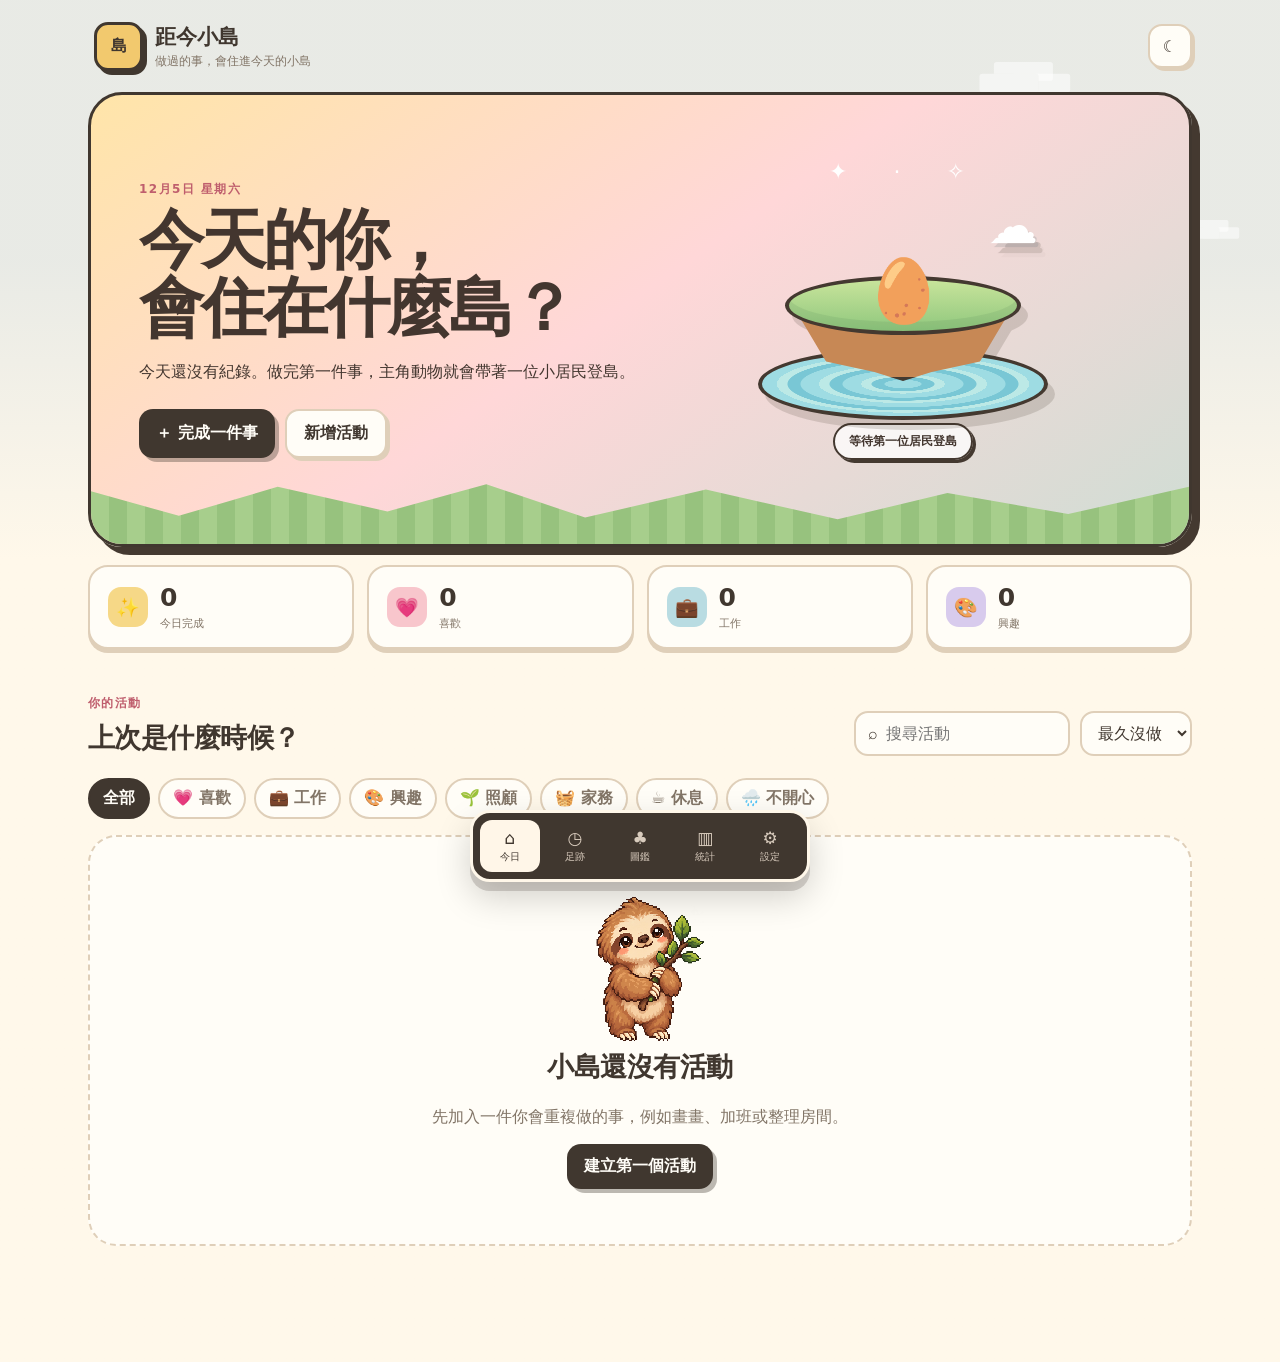
==== commit 14dc363d: "Update Site source" ====
--- a/index.html
+++ b/index.html
@@ -6,8 +6,8 @@
   <meta name="theme-color" content="#fff7e9">
   <meta name="description" content="距今小島：記錄做過的事與當下心情，讓每一天長成一座住滿動物的小島。">
   <title>距今小島｜行動心情日記</title>
-  <link rel="manifest" href="manifest.webmanifest?v=11">
-  <link rel="stylesheet" href="styles.css?v=11">
+  <link rel="manifest" href="manifest.webmanifest?v=16">
+  <link rel="stylesheet" href="styles.css?v=16">
 </head>
 <body>
   <div class="sky-decor" aria-hidden="true"><i></i><i></i><i></i></div>
@@ -129,11 +129,13 @@
   <dialog id="island3dDialog" class="modal island-3d-modal">
     <div class="island-3d-content">
       <div class="modal-head"><div><p class="eyebrow">單獨檢視</p><h2 id="island3dTitle">這一天的島</h2><p id="island3dSummary"></p></div><button class="round-button close-modal" aria-label="關閉">×</button></div>
-      <div class="island-3d-scene" id="island3dScene" tabindex="0" aria-label="可拖曳旋轉的 3D 島嶼"><div id="island3dWorld"></div></div>
-      <p class="rotate-hint">↔ 拖曳島嶼旋轉 · 鍵盤可用左右方向鍵</p>
+      <div class="island-3d-scene" id="island3dScene" tabindex="0" aria-label="可用四個方向檢視的真正 3D 動物島"><canvas id="island3dCanvas" aria-label="真正的 3D 動物島"></canvas><div class="island-weather-layer" id="islandWeather" aria-hidden="true"></div><div class="real-3d-loading" id="island3dLoading">正在長出真正的 3D 動物島…</div><div class="real-mood-card" id="islandMoodCard"></div><div id="island3dWorld" aria-hidden="true"></div></div>
+      <div class="island-turn-controls" aria-label="旋轉島嶼"><button id="turnIslandLeft" type="button" aria-label="向左旋轉 90 度">↶</button><span>轉動小島</span><button id="turnIslandRight" type="button" aria-label="向右旋轉 90 度">↷</button></div>
+      <p class="rotate-hint">拖曳後會吸附到四個方向 · 也可以使用左右方向鍵</p>
     </div>
   </dialog>
   <div class="toast" id="toast" role="status" aria-live="polite"><span id="toastText"></span><button id="toastAction" hidden>復原</button></div>
-  <script src="app.js?v=11"></script>
+  <script type="module" src="island3d.js?v=16"></script>
+  <script src="app.js?v=16"></script>
 </body>
 </html>
--- a/styles.css
+++ b/styles.css
@@ -59,10 +59,24 @@
 .puzzle-insect{position:absolute;z-index:6;left:var(--bug-x);top:var(--bug-y);width:21px;height:21px;transform:translate(-50%,-50%);filter:drop-shadow(1px 2px 0 rgba(68,57,48,.18))}
 .mood-happy{--mood-glow:#ffd777}.mood-achievement{--mood-glow:#f2b766}.mood-calm{--mood-glow:#aad8c6}.mood-neutral{--mood-glow:#ead9b8}.mood-tired{--mood-glow:#abc1df}.mood-sad{--mood-glow:#b9abc8}.puzzle-island{box-shadow:inset 0 0 0 5px color-mix(in srgb,var(--mood-glow) 58%,transparent)}
 
-.island-3d-modal{width:min(720px,calc(100% - 24px));overflow:hidden}.island-3d-content{padding:24px}.island-3d-content .modal-head p:last-child{margin:7px 0 0;color:var(--muted);font-size:12px}.island-3d-scene{height:470px;display:grid;place-items:center;perspective:900px;cursor:grab;touch-action:none;border:2px solid var(--line);border-radius:24px;background:radial-gradient(circle at 50% 22%,rgba(255,255,255,.85),transparent 32%),linear-gradient(#bfe8ef,#e7f6eb);overflow:hidden}.island-3d-scene.dragging{cursor:grabbing}.island-3d-world{--turn:0deg;--counter:0deg;position:relative;width:420px;height:310px;transform-style:preserve-3d;transform:rotateX(58deg) rotateZ(var(--turn));transition:transform .12s ease-out}.island-3d-scene.dragging .island-3d-world{transition:none}
-.island-3d-water,.island-3d-earth,.island-3d-top{position:absolute;left:50%;top:50%;transform:translate(-50%,-50%);border-radius:50%}.island-3d-water{width:390px;height:250px;background:repeating-radial-gradient(ellipse at center,#bceaea 0 25px,#82ced8 26px 42px);border:5px solid #416758;box-shadow:0 24px 0 rgba(54,115,130,.28)}.island-3d-earth{z-index:1;width:300px;height:205px;background:#b9784d;border:5px solid #443930;box-shadow:0 15px 0 #8e593d,0 29px 0 #704735}.island-3d-top{z-index:2;width:315px;height:210px;background:radial-gradient(ellipse at 48% 42%,color-mix(in srgb,var(--mood-glow) 42%,#a8d589) 0 64%,#6da264 65% 100%);border:5px solid #443930;transform:translate(-50%,-61%) translateZ(30px)}
-.island-3d-bugs{position:absolute;z-index:6;inset:32px 44px 55px;transform-style:preserve-3d;transform:translateZ(58px)}.three-d-insect{position:absolute;left:var(--bug-x);top:var(--bug-y);width:34px;height:34px;transform:translate(-50%,-50%) rotateZ(var(--counter)) rotateX(-58deg);filter:drop-shadow(2px 3px 0 rgba(68,57,48,.25));animation:bugBob 2.5s ease-in-out infinite;animation-delay:var(--bug-delay)}
-.island-3d-main{position:absolute;z-index:8;left:50%;top:44%;width:145px;height:145px;transform-style:preserve-3d;transform:translate(-50%,-50%) translateZ(82px) rotateZ(var(--counter)) rotateX(-58deg)}.island-3d-character{display:block;width:100%;height:100%;object-fit:contain;background-color:transparent!important}.island-3d-main>span:last-child{position:absolute;right:2px;top:8px;width:31px;height:31px;display:grid;place-items:center;border:2px solid #443930;border-radius:50%;background:#fff8e8;font-size:12px}.rotate-hint{text-align:center;color:var(--muted);font-size:12px;margin:12px 0 0}@keyframes bugBob{50%{margin-top:-5px}}
+.island-3d-modal{width:min(720px,calc(100% - 24px));overflow:hidden}.island-3d-content{padding:24px}.island-3d-content .modal-head p:last-child{margin:7px 0 0;color:var(--muted);font-size:12px}.island-3d-scene{height:470px;display:grid;place-items:center;perspective:1050px;cursor:grab;touch-action:none;border:2px solid var(--line);border-radius:24px;background:radial-gradient(circle at 48% 26%,#fffdf2 0 7%,transparent 8%),linear-gradient(145deg,#cdeaf0 0 49%,#f1e9d7 50% 100%);overflow:hidden}.island-3d-scene:before,.island-3d-scene:after{content:"";position:absolute;width:90px;height:160%;background:rgba(255,255,255,.2);transform:rotate(32deg);pointer-events:none}.island-3d-scene:before{left:4%}.island-3d-scene:after{right:4%;transform:rotate(-32deg)}.island-3d-scene.dragging{cursor:grabbing}.island-3d-world{--turn:0deg;--counter:-45deg;position:relative;width:390px;height:330px;transform-style:preserve-3d;transform:rotateX(58deg) rotateZ(calc(45deg + var(--turn)));transition:transform .38s cubic-bezier(.2,.8,.2,1)}.island-3d-scene.dragging .island-3d-world{transition:none}
+.mv-shadow{position:absolute;left:50%;top:56%;width:285px;height:285px;background:rgba(74,71,84,.17);filter:blur(12px);transform:translate(-47%,-43%) translateZ(-65px)}.mv-island,.mv-monuments{position:absolute;inset:0;transform-style:preserve-3d}.mv-island-top{position:absolute;left:50%;top:50%;width:270px;height:270px;border:4px solid #4e4a48;border-radius:14px;background:linear-gradient(135deg,color-mix(in srgb,var(--mood-glow) 32%,#cce3b0),#9bc88d);transform:translate(-50%,-50%) translateZ(30px);box-shadow:inset 0 0 0 12px rgba(255,255,255,.18)}.mv-island-front,.mv-island-side{position:absolute;left:50%;top:50%;background:#bd8965;border:4px solid #4e4a48}.mv-island-front{width:270px;height:58px;transform-origin:top;transform:translate(-50%,135px) rotateX(90deg)}.mv-island-side{width:58px;height:270px;transform-origin:left;transform:translate(135px,-50%) rotateY(-90deg);background:#9d7057}.mv-block{position:absolute;width:62px;height:62px;border:3px solid #4e4a48;background:#ffe9b9;transform-style:preserve-3d;transform:translateZ(94px)}.mv-block:before,.mv-block:after{content:"";position:absolute;background:#efbd86;border:3px solid #4e4a48}.mv-block:before{left:-3px;top:100%;width:62px;height:62px;transform-origin:top;transform:rotateX(90deg)}.mv-block:after{left:100%;top:-3px;width:62px;height:62px;transform-origin:left;transform:rotateY(-90deg);background:#dca47b}.mv-tower-a{left:90px;top:82px}.mv-tower-b{right:70px;bottom:68px;width:52px;height:52px;transform:translateZ(78px)}.mv-tower-b:before{width:52px;height:48px}.mv-tower-b:after{width:48px;height:52px}.mv-bridge{position:absolute;left:145px;top:105px;width:126px;height:34px;border:3px solid #4e4a48;background:#f8d79e;transform:translateZ(76px)}.mv-bridge:after{content:"";position:absolute;left:-3px;top:100%;width:126px;height:24px;border:3px solid #4e4a48;background:#dca47b;transform-origin:top;transform:rotateX(90deg)}.mv-arch{position:absolute;right:60px;top:58px;width:56px;height:16px;border:3px solid #4e4a48;background:#ffe9b9;transform:translateZ(86px)}.mv-arch:before,.mv-arch:after{content:"";position:absolute;top:13px;width:13px;height:60px;border:3px solid #4e4a48;background:#efbd86}.mv-arch:before{left:-3px}.mv-arch:after{right:-3px}.mv-arch i{position:absolute;left:18px;top:12px;width:20px;height:38px;border:3px solid #4e4a48;border-bottom:0;border-radius:14px 14px 0 0;background:#a4cfbb}.mv-stairs{position:absolute;left:77px;bottom:76px;width:105px;height:82px;transform-style:preserve-3d}.mv-stairs i{position:absolute;left:0;width:72px;height:22px;border:2px solid #4e4a48;background:#f7d49a;transform:translateZ(calc(34px + var(--step,0)*9px))}.mv-stairs i:nth-child(1){top:60px;--step:0}.mv-stairs i:nth-child(2){top:50px;left:8px;--step:1}.mv-stairs i:nth-child(3){top:40px;left:16px;--step:2}.mv-stairs i:nth-child(4){top:30px;left:24px;--step:3}.mv-stairs i:nth-child(5){top:20px;left:32px;--step:4}.mv-stairs i:nth-child(6){top:10px;left:40px;--step:5}
+.island-3d-bugs{position:absolute;z-index:6;inset:38px 48px 60px;transform-style:preserve-3d;transform:translateZ(47px)}.three-d-insect{position:absolute;left:var(--bug-x);top:var(--bug-y);width:31px;height:31px;transform:translate(-50%,-50%) rotateZ(var(--counter)) rotateX(-58deg);filter:drop-shadow(2px 3px 0 rgba(68,57,48,.25));animation:bugBob 2.5s ease-in-out infinite;animation-delay:var(--bug-delay)}
+.island-3d-main{position:absolute;z-index:8;left:50%;top:47%;width:130px;height:130px;transform-style:preserve-3d;transform:translate(-50%,-50%) translateZ(112px) rotateZ(var(--counter)) rotateX(-58deg)}.island-3d-character{display:block;width:100%;height:100%;object-fit:contain;background-color:transparent!important}.island-3d-main>span:last-child{position:absolute;right:2px;top:8px;width:31px;height:31px;display:grid;place-items:center;border:2px solid #443930;border-radius:50%;background:#fff8e8;font-size:12px}.island-turn-controls{display:flex;align-items:center;justify-content:center;gap:14px;margin-top:13px}.island-turn-controls button{width:48px;height:42px;border:2px solid var(--line);border-radius:14px;background:var(--surface);color:var(--text);font-size:24px;box-shadow:0 4px 0 var(--line);cursor:pointer}.island-turn-controls button:active{transform:translateY(3px);box-shadow:0 1px 0 var(--line)}.island-turn-controls span{font-size:12px;font-weight:800;color:var(--muted)}.rotate-hint{text-align:center;color:var(--muted);font-size:12px;margin:10px 0 0}@keyframes bugBob{50%{margin-top:-5px}}
 
+.mv-stairs i:nth-child(1){transform:translateZ(34px)}.mv-stairs i:nth-child(2){transform:translateZ(43px)}.mv-stairs i:nth-child(3){transform:translateZ(52px)}.mv-stairs i:nth-child(4){transform:translateZ(61px)}.mv-stairs i:nth-child(5){transform:translateZ(70px)}.mv-stairs i:nth-child(6){transform:translateZ(79px)}.island-3d-bugs{z-index:9;transform:translateZ(118px)}
+
+/* Mood animal island: landscape, weather and character acting as one scene. */
+.mood-happy{--ground:#a9dc7c;--ground2:#d9ee9b;--soil:#bb7954;--water:#70d9e5;--stone:#ffe29d}.mood-achievement{--ground:#9ed17b;--ground2:#f3d36f;--soil:#bd7952;--water:#65cbdc;--stone:#ffd276}.mood-calm{--ground:#9fcfb1;--ground2:#d8e7b1;--soil:#a97962;--water:#72ced5;--stone:#f4dfb3}.mood-neutral{--ground:#acd19b;--ground2:#dce4ae;--soil:#b88260;--water:#82cad5;--stone:#f0d8ad}.mood-tired{--ground:#8aa6a0;--ground2:#b7beb0;--soil:#897063;--water:#6c9eb2;--stone:#c9c2ad}.mood-sad{--ground:#718a82;--ground2:#89958f;--soil:#685d61;--water:#537d9c;--stone:#aaa9b0}
+.island-3d-scene{position:relative;isolation:isolate;transition:background .35s ease}.island-3d-scene.scene-happy{background:radial-gradient(circle at 73% 19%,#fff3a8 0 8%,transparent 8.5%),linear-gradient(155deg,#9ee5f0 0 55%,#e7f5d7 56%)}.island-3d-scene.scene-achievement{background:radial-gradient(circle at 72% 18%,#ffe27c 0 10%,transparent 10.5%),linear-gradient(155deg,#f4bf72 0,#bfe8e2 48%,#fff3d4 49%)}.island-3d-scene.scene-calm{background:linear-gradient(150deg,#c2e3df,#e9efe0 54%,#d8e8d5)}.island-3d-scene.scene-neutral{background:linear-gradient(150deg,#cbe1e2,#f1eadb 54%,#d9e6d6)}.island-3d-scene.scene-tired{background:linear-gradient(155deg,#8da8b5,#c2b9be 58%,#7e9294)}.island-3d-scene.scene-sad{background:linear-gradient(165deg,#283848,#536474 48%,#87909a)}
+.island-weather-layer{position:absolute;inset:0;z-index:4;overflow:hidden;pointer-events:none}.island-3d-world{z-index:2}.weather-sun{display:none;position:absolute;right:16%;top:11%;width:66px;height:66px;border-radius:50%;background:#ffe583;box-shadow:0 0 0 14px rgba(255,229,131,.22),0 0 45px rgba(255,218,89,.65)}.scene-happy .weather-sun,.scene-achievement .weather-sun{display:block}.weather-cloud{position:absolute;color:#fff;font-size:70px;line-height:1;filter:drop-shadow(4px 7px 0 rgba(63,79,91,.12));opacity:.82;animation:cloudDrift 7s ease-in-out infinite}.cloud-a{left:7%;top:10%}.cloud-b{right:5%;top:35%;font-size:48px;animation-delay:-3s}.scene-happy .weather-cloud{opacity:.38}.scene-achievement .weather-cloud{opacity:.28}.scene-tired .weather-cloud{color:#bcc6cb;opacity:.7}.scene-sad .weather-cloud{color:#616c7b;opacity:1;filter:drop-shadow(5px 8px 0 rgba(24,29,38,.28))}.weather-lightning{display:none;position:absolute;right:23%;top:22%;color:#ffe66d;font-size:74px;font-weight:900;text-shadow:0 0 18px #fff49c;animation:lightning 3.7s steps(1) infinite}.scene-sad .weather-lightning{display:block}.weather-rain{display:none;position:absolute;inset:-30%;background:repeating-linear-gradient(112deg,transparent 0 16px,rgba(208,233,255,.8) 17px 19px,transparent 20px 34px);animation:rainFall .55s linear infinite}.scene-sad .weather-rain{display:block}.scene-tired .island-weather-layer:after{content:"";position:absolute;inset:32% -10% 5%;background:repeating-linear-gradient(0deg,rgba(235,238,235,.25) 0 12px,transparent 13px 28px);filter:blur(7px);animation:fogMove 6s ease-in-out infinite}
+.mv-island-top{background:linear-gradient(135deg,var(--ground2),var(--ground));border-color:#4c4a45;box-shadow:inset 0 0 0 12px rgba(255,255,255,.13)}.mv-island-front{background:var(--soil)}.mv-island-side{background:color-mix(in srgb,var(--soil) 78%,#544958)}.mv-landscape{position:absolute;inset:0;transform-style:preserve-3d}.mv-stream{position:absolute;left:181px;top:54px;width:41px;height:245px;border:3px solid #466d72;border-radius:65% 30% 55% 25%;background:repeating-linear-gradient(175deg,var(--water) 0 18px,color-mix(in srgb,var(--water) 65%,#fff) 19px 25px);transform:translateZ(35px) rotate(-7deg);box-shadow:0 0 0 5px rgba(255,255,255,.13)}.mv-pond{position:absolute;right:55px;bottom:48px;width:86px;height:63px;border:3px solid #466d72;border-radius:50%;background:radial-gradient(ellipse,var(--water) 0 48%,color-mix(in srgb,var(--water) 72%,#fff) 49% 65%,var(--water) 66%);transform:translateZ(37px)}.mv-waterfall{position:absolute;left:50%;top:calc(50% + 134px);width:39px;height:59px;border:3px solid #466d72;background:repeating-linear-gradient(90deg,var(--water) 0 8px,color-mix(in srgb,var(--water) 68%,#fff) 9px 15px);transform-origin:top;transform:translateX(-12px) rotateX(90deg) translateZ(-1px);z-index:3}.mv-hill{position:absolute;border:3px solid #4c4a45;border-radius:50%;background:radial-gradient(circle at 42% 33%,var(--ground2),var(--ground) 67%);transform-style:preserve-3d}.hill-a{left:61px;top:59px;width:113px;height:103px;transform:translateZ(48px);box-shadow:0 12px 0 color-mix(in srgb,var(--ground) 68%,#6d745d),0 23px 0 color-mix(in srgb,var(--ground) 55%,#696059)}.hill-b{right:52px;top:64px;width:79px;height:70px;transform:translateZ(45px);box-shadow:0 10px 0 color-mix(in srgb,var(--ground) 62%,#6a6c5e)}.mv-mountain{position:absolute;z-index:5;width:95px;height:78px;clip-path:polygon(50% 0,100% 100%,0 100%);background:linear-gradient(135deg,color-mix(in srgb,var(--ground) 72%,#fff) 0 49%,color-mix(in srgb,var(--ground) 62%,#5d6570) 50%);filter:drop-shadow(3px 6px 0 rgba(53,57,55,.2));transform:translate(-50%,-95%) translateZ(88px) rotateZ(var(--counter)) rotateX(-58deg)}.mv-mountain i{position:absolute;left:35px;top:13px;width:28px;height:22px;clip-path:polygon(50% 0,100% 100%,67% 78%,48% 100%,27% 75%,0 100%);background:#eef3e9}.mountain-a{left:74px;top:75px}.mountain-b{right:15px;top:99px;width:70px;height:58px;opacity:.86}.mv-tree{position:absolute;z-index:7;color:#3f7650;font-size:54px;line-height:1;text-shadow:0 8px 0 #79553e;filter:drop-shadow(3px 5px 0 rgba(52,57,47,.22));transform:translate(-50%,-70%) translateZ(105px) rotateZ(var(--counter)) rotateX(-58deg)}.tree-a{left:52px;top:128px}.tree-b{right:20px;bottom:71px;font-size:42px}.mv-flower-field{position:absolute;left:54px;bottom:50px;color:#fff1a6;font-size:20px;letter-spacing:4px;text-shadow:0 2px 0 #b97876;transform:translateZ(45px) rotateZ(var(--counter)) rotateX(-58deg)}
+.mv-block{background:var(--stone)}.mv-block:before{background:color-mix(in srgb,var(--stone) 70%,#c48767)}.mv-block:after{background:color-mix(in srgb,var(--stone) 58%,#a87367)}.mv-tower-a{left:90px;top:80px}.mv-tower-b{right:66px;bottom:77px}.mv-bridge{left:151px;top:136px;width:102px;height:30px;background:var(--stone);transform:translateZ(68px)}.mv-bridge:after{width:102px;background:color-mix(in srgb,var(--stone) 58%,#a87367)}.mv-arch{right:58px;top:70px;background:var(--stone)}.mv-arch:before,.mv-arch:after{background:color-mix(in srgb,var(--stone) 72%,#c48767)}.mv-arch i{background:var(--ground)}.mv-flag{position:absolute;left:20px;top:-45px;font-size:42px;color:#f06f76;transform:rotateZ(var(--counter)) rotateX(-58deg);filter:drop-shadow(2px 3px 0 rgba(55,50,47,.2))}.mood-sad .mv-flag,.mood-tired .mv-flag{display:none}.mood-sad .mv-flower-field,.mood-tired .mv-flower-field{opacity:.25}.mood-sad .mv-tree{color:#445b54}.mood-achievement .mv-flag{animation:flagWave 1.3s ease-in-out infinite}
+.island-3d-main{top:45%;width:138px;height:138px}.island-3d-character{transform-origin:50% 100%;filter:drop-shadow(3px 6px 0 rgba(55,48,44,.2))}.mood-aura{position:absolute;left:50%;top:-11px;transform:translateX(-50%);white-space:nowrap;color:#f17d86;font-size:18px;font-weight:900;text-shadow:0 2px 0 #fff;animation:auraFloat 2.1s ease-in-out infinite}.animal-expression{position:absolute;left:50%;bottom:-8px;transform:translateX(-50%);min-width:68px;padding:4px 9px;border:2px solid #443930;border-radius:999px;background:#fff9e9;color:#443930;font:900 13px/1.2 ui-monospace,SFMono-Regular,Consolas,monospace;text-align:center;box-shadow:2px 3px 0 rgba(68,57,48,.2);white-space:nowrap}.character-mood-happy .island-3d-character{animation:moodHop 1.7s ease-in-out infinite}.character-mood-achievement .island-3d-character{animation:moodProud 2.2s ease-in-out infinite}.character-mood-calm .island-3d-character{animation:moodBreathe 3.8s ease-in-out infinite}.character-mood-neutral .island-3d-character{animation:moodLook 4s ease-in-out infinite}.character-mood-tired .island-3d-character{filter:saturate(.75) brightness(.92) drop-shadow(3px 6px 0 rgba(55,48,44,.2));animation:moodDoze 3s ease-in-out infinite}.character-mood-tired .mood-aura{color:#7c7790}.character-mood-sad .island-3d-character{filter:saturate(.55) brightness(.8) drop-shadow(3px 6px 0 rgba(40,45,52,.28));animation:moodShiver 1.7s ease-in-out infinite}.character-mood-sad .mood-aura{color:#b8d9f4;text-shadow:0 2px 0 #405269}
+@keyframes cloudDrift{50%{transform:translateX(17px)}}@keyframes rainFall{to{transform:translate(38px,78px)}}@keyframes lightning{0%,86%,90%,94%,100%{opacity:0}87%,89%,91%,93%{opacity:1}}@keyframes fogMove{50%{transform:translateX(35px)}}@keyframes flagWave{50%{transform:rotateZ(var(--counter)) rotateX(-58deg) rotate(7deg)}}@keyframes auraFloat{50%{transform:translate(-50%,-7px)}}@keyframes moodHop{0%,100%{transform:translateY(0) rotate(0)}50%{transform:translateY(-9px) rotate(2deg)}}@keyframes moodProud{0%,100%{transform:scale(1)}50%{transform:scale(1.06) translateY(-3px)}}@keyframes moodBreathe{0%,100%{transform:scale(1)}50%{transform:scale(1.025)}}@keyframes moodLook{0%,75%,100%{transform:translateX(0)}82%{transform:translateX(5px)}}@keyframes moodDoze{0%,100%{transform:rotate(-3deg) translateY(3px)}50%{transform:rotate(2deg) translateY(6px)}}@keyframes moodShiver{0%,100%{transform:translateX(-2px) scaleY(.94)}50%{transform:translateX(2px) scaleY(.94)}}
 @media(max-width:900px){.puzzle-board{grid-template-columns:repeat(2,minmax(0,1fr))}}
-@media(max-width:720px){.puzzle-board{grid-template-columns:1fr 1fr;padding:16px 12px}.puzzle-piece{padding:8px}.puzzle-date{font-size:9px}.puzzle-caption,.puzzle-piece>strong{font-size:8px}.puzzle-island{inset:23px 5px 34px}.puzzle-insect{width:17px;height:17px}.island-3d-content{padding:18px}.island-3d-scene{height:390px}.island-3d-world{width:330px;height:260px}.island-3d-water{width:310px;height:205px}.island-3d-earth{width:245px;height:165px}.island-3d-top{width:255px;height:170px}.island-3d-bugs{inset:32px 39px 47px}.three-d-insect{width:27px;height:27px}.island-3d-main{width:118px;height:118px}}
+@media(max-width:720px){.puzzle-board{grid-template-columns:1fr 1fr;padding:16px 12px}.puzzle-piece{padding:8px}.puzzle-date{font-size:9px}.puzzle-caption,.puzzle-piece>strong{font-size:8px}.puzzle-island{inset:23px 5px 34px}.puzzle-insect{width:17px;height:17px}.island-3d-content{padding:18px}.island-3d-scene{height:390px}.island-3d-world{width:350px;height:300px;scale:.84}.island-3d-bugs{inset:38px 45px 58px}.three-d-insect{width:27px;height:27px}.island-3d-main{width:112px;height:112px}.island-turn-controls{margin-top:10px}.rotate-hint{font-size:11px}}
+.animal-expression{bottom:-34px}
+
+/* Real WebGL island replaces the former CSS mock-up. */
+#island3dWorld{display:none}.island-3d-scene canvas{position:absolute;inset:0;z-index:2;width:100%;height:100%;display:block;pointer-events:none}.real-3d-loading{position:absolute;z-index:8;left:50%;top:50%;transform:translate(-50%,-50%);padding:10px 14px;border:2px solid #443930;border-radius:999px;background:#fff8e8;color:#443930;font-size:12px;font-weight:900;box-shadow:3px 4px 0 rgba(68,57,48,.2)}.real-3d-loading[hidden]{display:none}.real-mood-card{position:absolute;z-index:7;left:16px;bottom:14px;display:flex;align-items:center;gap:8px;padding:8px 11px;border:2px solid rgba(68,57,48,.85);border-radius:15px;background:rgba(255,248,232,.9);color:#443930;box-shadow:3px 4px 0 rgba(68,57,48,.16);backdrop-filter:blur(5px);pointer-events:none}.real-mood-card strong{font:900 13px/1.2 ui-monospace,SFMono-Regular,Consolas,monospace}.real-mood-card span{font-size:10px;font-weight:900;color:#746960}.island-weather-layer{z-index:5}.scene-sad .real-mood-card{background:rgba(53,63,76,.88);color:#eef5ff;border-color:#bdd1e2}.scene-sad .real-mood-card span{color:#d5e2ee}
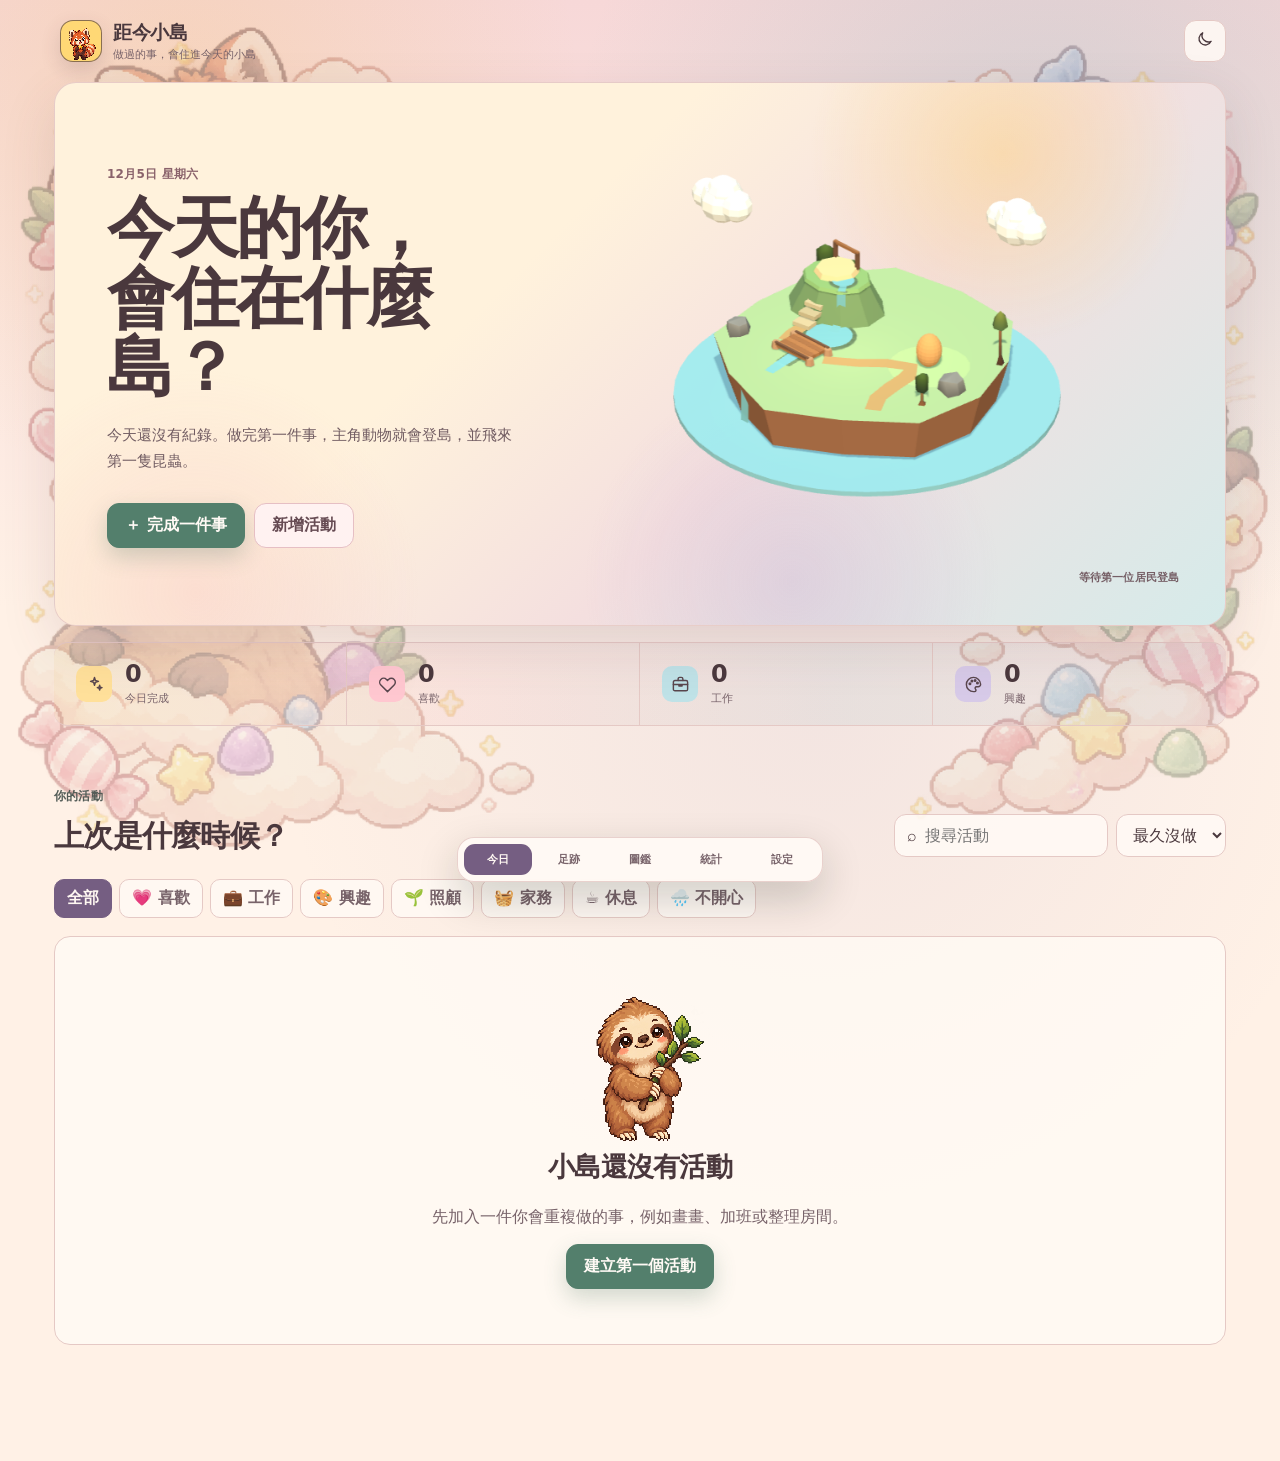
==== commit 362ff941: "3D 物種外型、2D/3D 鄰居與昆蟲一致、3D 天氣、手機視野 - 3D 角色依物種加上辨識特徵（水豚、刺蝟、樹懶、貓咪、小熊貓、水獺、貓熊） - 鄰居由當天活動種類決定，2D 拼片與 3D 島共用" ====
--- a/index.html
+++ b/index.html
@@ -3,18 +3,20 @@
 <head>
   <meta charset="UTF-8">
   <meta name="viewport" content="width=device-width, initial-scale=1, viewport-fit=cover">
-  <meta name="theme-color" content="#fff7e9">
+  <meta name="theme-color" content="#fff1e6">
   <meta name="description" content="距今小島：記錄做過的事與當下心情，讓每一天長成一座住滿動物的小島。">
   <title>距今小島｜行動心情日記</title>
   <link rel="manifest" href="manifest.webmanifest?v=16">
-  <link rel="stylesheet" href="styles.css?v=16">
+  <link rel="stylesheet" href="styles.css?v=52">
+  <link rel="stylesheet" href="atlas.css?v=5">
+  <link rel="stylesheet" href="redesign.css?v=43">
 </head>
 <body>
   <div class="sky-decor" aria-hidden="true"><i></i><i></i><i></i></div>
   <div class="app-shell">
     <header class="topbar">
-      <button class="brand" data-go="home" aria-label="距今小島首頁"><span class="brand-mark">島</span><span><strong>距今小島</strong><small>做過的事，會住進今天的小島</small></span></button>
-      <button class="round-button" id="themeBtn" aria-label="切換深色模式">☾</button>
+      <button class="brand" data-go="home" aria-label="距今小島首頁"><span class="brand-mark"><img src="assets/pixel-red-panda.png" alt=""></span><span><strong>距今小島</strong><small>做過的事，會住進今天的小島</small></span></button>
+      <button class="round-button" id="themeBtn" aria-label="切換深色模式"><svg aria-hidden="true" viewBox="0 0 24 24" width="18" height="18" fill="none" stroke="currentColor" stroke-width="1.8" stroke-linecap="round" stroke-linejoin="round"><path d="M20.2 15.1A8.5 8.5 0 0 1 8.9 3.8 8.5 8.5 0 1 0 20.2 15.1Z"/></svg></button>
     </header>
 
     <main>
@@ -27,9 +29,16 @@
             <div class="hero-actions"><button class="primary-button" id="quickRecordBtn">＋ 完成一件事</button><button class="soft-button" id="addItemBtn">新增活動</button></div>
           </div>
           <div class="monster-stage island-stage">
-            <div class="stage-sparkles" aria-hidden="true">✦　·　✧</div>
-            <div id="todayIsland"></div>
-            <div class="monster-caption" id="islandCaption"></div>
+            <div class="island-vignette">
+              <div class="stage-sparkles" aria-hidden="true">✦　·　✧</div>
+              <div id="todayIsland">
+                <div class="home-island-scene" id="homeIslandScene" aria-label="今天真正的 3D 動物島">
+                  <canvas id="homeIslandCanvas" aria-label="今天真正的 3D 動物島預覽"></canvas>
+                  <div class="home-island-loading" id="homeIslandLoading">正在長出今天的小島…</div>
+                </div>
+              </div>
+              <div class="monster-caption" id="islandCaption"></div>
+            </div>
           </div>
         </article>
 
@@ -50,14 +59,16 @@
       </section>
 
       <section class="view" data-view="collection">
-        <div class="page-heading"><div><p class="eyebrow">一天一片拼圖</p><h1>你的每日群島</h1><p>每天的島會拼進生活地圖；每完成一件事，就多一隻像素昆蟲。點島嶼可單獨旋轉查看。</p></div></div>
+        <div class="page-heading"><div><h1>你的每日群島</h1><p>把做過的事，拼成一片溫柔的風景。<br>選一座島，回到那一天的心情。</p></div></div>
+        <div class="resident-legend" id="residentLegend"></div>
+        <div id="archipelago" class="atlas-board"></div>
+        <details class="atlas-help"><summary>心情會帶來哪些動物？</summary>
         <div class="friend-strip">
           <article><img src="assets/pixel-red-panda.png" alt="小熊貓"><div><strong>開心夥伴</strong><span>小熊貓或貓咪，代表明亮的一天</span></div></article>
           <article><img src="assets/pixel-otter.png" alt="水獺"><div><strong>成就夥伴</strong><span>水獺或貓熊，替完成的事情頒獎</span></div></article>
           <article><img src="assets/pixel-capybara.png" alt="水豚"><div><strong>平靜夥伴</strong><span>水豚或樹懶，陪你慢慢休息</span></div></article>
         </div>
-        <div class="resident-legend" id="residentLegend"></div>
-        <div class="archipelago puzzle-board" id="archipelago"></div>
+        </details>
       </section>
 
       <section class="view" data-view="insights">
@@ -130,12 +141,12 @@
     <div class="island-3d-content">
       <div class="modal-head"><div><p class="eyebrow">單獨檢視</p><h2 id="island3dTitle">這一天的島</h2><p id="island3dSummary"></p></div><button class="round-button close-modal" aria-label="關閉">×</button></div>
       <div class="island-3d-scene" id="island3dScene" tabindex="0" aria-label="可用四個方向檢視的真正 3D 動物島"><canvas id="island3dCanvas" aria-label="真正的 3D 動物島"></canvas><div class="island-weather-layer" id="islandWeather" aria-hidden="true"></div><div class="real-3d-loading" id="island3dLoading">正在長出真正的 3D 動物島…</div><div class="real-mood-card" id="islandMoodCard"></div><div id="island3dWorld" aria-hidden="true"></div></div>
-      <div class="island-turn-controls" aria-label="旋轉島嶼"><button id="turnIslandLeft" type="button" aria-label="向左旋轉 90 度">↶</button><span>轉動小島</span><button id="turnIslandRight" type="button" aria-label="向右旋轉 90 度">↷</button></div>
-      <p class="rotate-hint">拖曳後會吸附到四個方向 · 也可以使用左右方向鍵</p>
+      <div class="island-turn-controls" aria-label="旋轉島嶼"><button id="turnIslandLeft" type="button" aria-label="向左旋轉 90 度">↶</button><button id="resetIslandView" class="island-view-status" type="button" aria-label="回到南岸視角"><strong id="islandTurnLabel" aria-live="polite">南岸</strong><span id="islandTurnDots" aria-hidden="true"><i class="active"></i><i></i><i></i><i></i></span></button><button id="turnIslandRight" type="button" aria-label="向右旋轉 90 度">↷</button></div>
+      <p class="rotate-hint">拖曳或點按旋轉，會吸附到四個方向 · 鍵盤也可使用左右方向鍵</p>
     </div>
   </dialog>
   <div class="toast" id="toast" role="status" aria-live="polite"><span id="toastText"></span><button id="toastAction" hidden>復原</button></div>
-  <script type="module" src="island3d.js?v=16"></script>
-  <script src="app.js?v=16"></script>
+  <script type="module" src="island3d.js?v=42"></script>
+  <script src="app.js?v=57"></script>
 </body>
 </html>
--- a/styles.css
+++ b/styles.css
@@ -39,30 +39,86 @@
   .profession-mascot{width:132px;height:132px;bottom:80px}
 }
 
-/* v11: interlocking daily puzzle map and rotatable 3D island viewer. */
-.puzzle-board{display:grid;grid-template-columns:repeat(3,minmax(0,1fr));gap:0;padding:28px;background:linear-gradient(145deg,#b9e7e5,#85c9d6);overflow:visible;isolation:isolate}
-.puzzle-board::before{border-radius:28px;background:repeating-radial-gradient(ellipse at 50% 110%,transparent 0 37px,rgba(255,255,255,.25) 39px 41px,transparent 43px 64px)}
-.puzzle-piece{--piece:#eaf7d3;position:relative;z-index:1;min-width:0;aspect-ratio:1/1;border:2px solid #416758;background:var(--piece);color:#443930;padding:11px;cursor:pointer;text-align:left;overflow:visible;box-shadow:none}
-.puzzle-piece:nth-child(4n+2){--piece:#ffe6aa}.puzzle-piece:nth-child(4n+3){--piece:#f7d8dc}.puzzle-piece:nth-child(4n){--piece:#dcd7ef}
-.puzzle-piece:hover,.puzzle-piece:focus-visible{z-index:8;filter:brightness(1.03)}
-.puzzle-piece::before,.puzzle-piece::after{content:"";position:absolute;z-index:4;width:28px;height:28px;border:2px solid #416758;border-radius:50%;background:var(--piece);pointer-events:none}
-.puzzle-piece.tab-right::before{right:-16px;top:43%;border-left:0}.puzzle-piece.socket-left::before{left:-16px;top:43%;background:#9bd7dc;border-right:0}
-.puzzle-piece.tab-bottom::after{bottom:-16px;left:43%;border-top:0}.puzzle-piece.socket-top::after{top:-16px;left:43%;background:#a7dcdf;border-bottom:0}
-.puzzle-date{position:absolute;z-index:8;left:10px;top:9px;font-size:11px;font-weight:900}.puzzle-caption{position:absolute;z-index:8;left:10px;right:10px;bottom:23px;text-align:center;font-size:10px;white-space:nowrap;overflow:hidden;text-overflow:ellipsis}.puzzle-piece>strong{position:absolute;z-index:8;left:0;right:0;bottom:7px;text-align:center;color:#9c5962;font-size:10px}
-.puzzle-island{position:absolute;inset:27px 10px 40px;overflow:hidden;border-radius:45%;background:radial-gradient(ellipse at center,#a8d18e 0 49%,#719c62 50% 57%,transparent 58%)}
-.puzzle-island::after{content:"";position:absolute;inset:48% 8% 4%;z-index:0;border-radius:50%;background:repeating-radial-gradient(ellipse at center,#b9e9ea 0 12px,#7dc8d2 13px 20px)}
-.puzzle-ground{position:absolute;z-index:1;left:14%;right:14%;top:29%;height:49%;border-radius:50%;background:linear-gradient(#bde292,#82bb73);border:2px solid #416758}
-.puzzle-main{position:absolute;z-index:5;left:50%;top:46%;transform:translate(-50%,-50%);width:48%;height:48%;object-fit:contain;filter:drop-shadow(2px 3px 0 rgba(68,57,48,.2))}
-.puzzle-mood{position:absolute;z-index:7;right:13%;top:24%;width:25px;height:25px;display:grid;place-items:center;border-radius:50%;background:#fff8e8;border:2px solid #443930;font-size:11px;font-weight:900}
+/* v17: a single, calm diorama for the home island. */
+.today-hero{grid-template-columns:minmax(0,1.08fr) minmax(340px,.92fr);column-gap:38px;background:linear-gradient(145deg,#ffe7b5 0%,#f8d8d4 52%,#d3e2d8 100%);box-shadow:0 14px 30px rgba(68,57,48,.2)}
+.today-hero::before{height:62px;background:#9fc98b;clip-path:none;border-radius:52% 52% 0 0/34% 34% 0 0;transform:scaleX(1.05)}
+.island-stage{min-width:340px;align-self:center;padding:0;min-height:0}
+.island-vignette{position:relative;width:min(100%,370px);padding:16px 20px 14px;overflow:hidden;isolation:isolate;border:2px solid rgba(68,57,48,.45);border-radius:24px;background:linear-gradient(180deg,rgba(255,250,240,.72) 0 66%,rgba(204,232,224,.88) 66% 100%);box-shadow:0 14px 26px rgba(68,57,48,.16)}
+.island-vignette::before{content:"";position:absolute;width:82px;height:82px;right:24px;top:25px;border-radius:50%;background:rgba(255,221,142,.5);box-shadow:0 0 28px rgba(255,221,142,.34)}
+.island-vignette::after{content:"";position:absolute;left:18px;right:18px;bottom:51px;height:1px;background:rgba(68,57,48,.18)}
+.stage-sparkles,.island-stage .island-cloud{display:none}
+.island-stage #todayIsland{position:relative;z-index:1}
+.island-stage .daily-island{width:320px;height:230px;margin:0 auto;filter:none}
+.island-stage .daily-island::before{content:"";position:absolute;left:24px;right:24px;bottom:28px;height:38px;border-radius:50%;background:rgba(54,82,77,.16);filter:blur(3px);z-index:0}
+.island-stage .island-water{left:12px;right:12px;bottom:27px;height:74px;border:2px solid rgba(57,91,91,.62);background:radial-gradient(ellipse at center,#d2f0eb 0 22%,#91d4db 23% 48%,#bce8e5 49% 72%,#78c4d0 73%);box-shadow:inset 0 6px 10px rgba(255,255,255,.45);z-index:1}
+.island-stage .island-soil{left:51px;right:51px;bottom:66px;height:69px;border:0;border-radius:0;background:linear-gradient(155deg,#d59a63 0 46%,#bd7749 47% 100%);clip-path:polygon(0 0,100% 0,88% 66%,64% 88%,50% 100%,36% 88%,12% 66%);z-index:2;filter:drop-shadow(0 7px 5px rgba(68,57,48,.18))}
+.island-stage .island-grass{left:43px;right:43px;bottom:111px;height:54px;border:2px solid rgba(58,91,60,.7);background:linear-gradient(180deg,#cce8a7,#91c77d);box-shadow:inset 0 -8px 0 rgba(65,116,76,.1);z-index:3}
+.island-stage .island-main-animal{bottom:105px;width:128px;height:128px;filter:drop-shadow(0 6px 5px rgba(67,49,38,.2))}
+.island-stage .profession-mascot{bottom:101px;width:140px;height:140px;filter:drop-shadow(0 6px 5px rgba(67,49,38,.2))}
+.island-stage .island-egg{bottom:119px}
+.island-stage .island-decor{left:55px;bottom:132px;font-size:27px;filter:drop-shadow(0 2px 2px rgba(255,255,255,.85))}
+.island-stage .island-resident,.island-stage .resident-more{width:30px;height:30px;border:1px solid rgba(68,57,48,.55);border-radius:10px;background:#fffaf0;box-shadow:0 4px 7px rgba(68,57,48,.16);font-size:18px}
+.island-stage .resident-1{left:43px;bottom:88px}.island-stage .resident-2{right:43px;bottom:90px}.island-stage .resident-3{left:76px;bottom:61px}.island-stage .resident-4{right:76px;bottom:60px}.island-stage .resident-5{left:30px;bottom:120px}.island-stage .resident-6{right:30px;bottom:122px}.island-stage .resident-7{left:104px;bottom:91px}.island-stage .resident-8{right:104px;bottom:89px}.island-stage .resident-9{left:61px;bottom:146px}.island-stage .resident-10{right:60px;bottom:149px}.island-stage .resident-11{left:111px;bottom:49px}.island-stage .resident-12{right:111px;bottom:47px}
+.island-stage .resident-more{right:9px;bottom:61px;background:#54473f;color:#fffaf0;font-size:11px}
+.island-vignette .monster-caption{position:relative;z-index:2;width:100%;min-height:36px;margin:0;padding:10px 4px 0;border:0;border-radius:0;background:transparent;box-shadow:none;color:#55473f;text-align:center;font-size:12px;line-height:1.45}
+
+@media(max-width:900px){
+  .today-hero{grid-template-columns:minmax(0,1fr) minmax(300px,.9fr);column-gap:22px;padding:40px 34px}
+  .island-stage{min-width:300px}
+  .island-stage .daily-island{transform:scale(.9);margin:-10px auto -12px}
+}
+
+@media(max-width:720px){
+  .today-hero{padding:28px 22px 32px}
+  .island-stage{min-width:0;min-height:0;padding-top:26px}
+  .island-vignette{width:min(100%,350px);padding:14px 10px 12px;border-radius:20px}
+  .island-stage .daily-island{transform:scale(.88);margin:-8px auto -16px}
+  .island-vignette .monster-caption{padding:10px 8px 0;font-size:11px}
+}
+
+/* v18: the home hero now shares the real Three.js island world. */
+.island-vignette{padding:0 0 12px;overflow:hidden;background:linear-gradient(155deg,#c8e9ed 0 56%,#e9efd8 57% 100%);border-color:rgba(68,57,48,.34)}
+.island-vignette::before,.island-vignette::after{display:none}
+.island-stage #todayIsland{width:100%}
+.home-island-scene{position:relative;width:100%;height:285px;overflow:hidden;background:linear-gradient(155deg,#bfe5ea 0 56%,#e7efd8 57% 100%)}
+.home-island-scene::after{content:"";position:absolute;inset:auto 0 0;height:24%;background:linear-gradient(180deg,rgba(140,195,175,.06),rgba(116,176,157,.18));pointer-events:none}
+#homeIslandCanvas{position:absolute;inset:0;width:100%;height:100%;display:block}
+.home-island-loading{position:absolute;z-index:2;left:50%;bottom:18px;transform:translateX(-50%);padding:7px 11px;border-radius:11px;background:rgba(255,250,240,.9);color:#55473f;font-size:11px;font-weight:900;box-shadow:0 5px 14px rgba(68,57,48,.16);white-space:nowrap}
+.home-island-loading[hidden]{display:none}
+.island-vignette .monster-caption{padding:11px 16px 0}
+
+@media(max-width:720px){
+  .island-vignette{padding:0 0 10px}
+  .home-island-scene{height:250px}
+  .island-vignette .monster-caption{padding:10px 12px 0}
+}
+
+/* v22: flat illustrated map pieces; 3D is loaded only after selection. */
+.puzzle-board{display:grid;grid-template-columns:none;grid-auto-flow:column;grid-auto-columns:clamp(282px,31vw,340px);justify-content:center;gap:0;padding:34px 46px 42px;border:1px solid color-mix(in srgb,#6aa8a4 42%,transparent);border-radius:24px;background:linear-gradient(145deg,#d7f2ed,#a9dce1);overflow-x:auto;overflow-y:hidden;overscroll-behavior-inline:contain;scroll-snap-type:inline proximity;scrollbar-color:#5f928c transparent;isolation:isolate}
+.puzzle-board::before{border-radius:24px;background:radial-gradient(ellipse at 50% 108%,transparent 0 39%,rgba(255,255,255,.3) 40% 41%,transparent 42% 57%,rgba(255,255,255,.2) 58% 59%,transparent 60%);pointer-events:none}
+.puzzle-board.single-piece{grid-auto-columns:clamp(360px,42vw,420px)}
+.puzzle-board:has(.puzzle-piece:nth-child(4)){justify-content:start}.collection-empty{grid-column:1/-1;min-width:min(620px,calc(100vw - 80px))}
+.puzzle-piece{--piece:#fff6d9;position:relative;z-index:1;min-width:0;aspect-ratio:1.125/1;border:0;background:transparent;color:#443930;padding:0;cursor:pointer;text-align:left;overflow:visible;scroll-snap-align:center;transition:translate .2s ease-out,filter .2s ease-out}
+.puzzle-piece:nth-child(4n+2){--piece:#ffe8b5}.puzzle-piece:nth-child(4n+3){--piece:#f8dce1}.puzzle-piece:nth-child(4n){--piece:#e5def3}
+.puzzle-piece+.puzzle-piece{margin-inline-start:-18px}.puzzle-piece:hover{z-index:8;translate:0 -4px;filter:drop-shadow(0 12px 12px rgba(50,101,96,.17))}.puzzle-piece:focus-visible{z-index:8;outline:3px solid #f1bf5b;outline-offset:3px}
+.puzzle-shell{position:absolute;inset:0;width:100%;height:100%;overflow:visible;filter:drop-shadow(0 10px 13px rgba(50,101,96,.13));pointer-events:none}.puzzle-shell path{fill:var(--piece);stroke:#52776c;stroke-width:2.2;vector-effect:non-scaling-stroke}
+.puzzle-date{position:absolute;z-index:8;left:15%;top:12%;font-size:12px;font-weight:850;letter-spacing:.01em}.puzzle-caption{position:absolute;z-index:8;left:15%;right:51%;bottom:8.5%;text-align:left;font-size:11px;font-weight:800;white-space:nowrap;overflow:hidden;text-overflow:ellipsis}.puzzle-piece>strong{position:absolute;z-index:8;left:55%;right:12%;bottom:8.5%;text-align:right;color:#914f5a;font-size:10px;white-space:nowrap}
+.puzzle-map-view{position:absolute;z-index:2;left:12%;right:8%;top:18%;bottom:19%;display:block;overflow:visible;--map-land:var(--ground,#acd19b);--map-water:var(--water,#82cad5);--map-stone:var(--stone,#f0d8ad)}
+.puzzle-map{position:absolute;inset:0;width:100%;height:100%;overflow:visible}.map-water{fill:color-mix(in srgb,var(--map-water) 76%,#dff7f1);stroke:#5c9596;stroke-width:2}.map-ripple{fill:none;stroke:rgba(255,255,255,.48);stroke-width:4;stroke-linecap:round}.map-land{fill:var(--map-land);stroke:#527358;stroke-width:3}.map-stream{fill:none;stroke:var(--map-water);stroke-width:15;stroke-linecap:round}.map-pond{fill:var(--map-water);stroke:#5c9596;stroke-width:2}.map-bridge path{fill:none;stroke:#9b684f;stroke-width:7;stroke-linecap:round}.map-bridge path:nth-child(n+3){stroke:#d8a86e;stroke-width:4}.map-trees path{fill:none;stroke:#795640;stroke-width:5;stroke-linecap:round}.map-trees circle{fill:#4f8c59;stroke:#527358;stroke-width:2}.map-rocks path{fill:#879083;stroke:#667166;stroke-width:2}.map-flowers{fill:#fff0a3;stroke:#c88386;stroke-width:1.5}
+.puzzle-map-main{position:absolute;z-index:5;left:52%;top:50%;width:28%;height:45%;object-fit:contain;translate:-50% -50%;filter:drop-shadow(0 5px 3px rgba(68,57,48,.18))}.puzzle-map-main.profession-sprite{height:45%;background-size:800% 100%}
+.puzzle-profession-badge{position:absolute;z-index:7;left:61%;top:29%;width:25px;height:25px;display:grid;place-items:center;border:1px solid #443930;border-radius:50%;background:#fff8e8;box-shadow:0 2px 0 rgba(68,57,48,.18);font-size:13px}
+.island-profession-badge{position:absolute;z-index:7;left:calc(50% + 38px);bottom:181px;width:30px;height:30px;display:grid;place-items:center;border:2px solid #443930;border-radius:50%;background:#fff8e8;box-shadow:2px 3px 0 rgba(68,57,48,.2);font-size:16px}
+.map-insect{position:absolute;z-index:6;left:var(--bug-x);top:var(--bug-y);width:18px;height:18px;translate:-50% -50%;filter:drop-shadow(0 2px 1px rgba(68,57,48,.18))}
+.puzzle-mood{position:absolute;z-index:7;right:8%;top:10%;width:25px;height:25px;display:grid;place-items:center;border-radius:50%;background:#fff8e8;border:1px solid #443930;font-size:11px;font-weight:900}
 .pixel-insect{display:block;background-image:url('assets/pixel-insects-v1.png');background-size:400% 200%;background-repeat:no-repeat;image-rendering:auto}
 .insect-ladybug{background-position:0 0}.insect-bee{background-position:33.333% 0}.insect-butterfly{background-position:66.667% 0}.insect-grasshopper{background-position:100% 0}.insect-firefly{background-position:0 100%}.insect-beetle{background-position:33.333% 100%}.insect-moth{background-position:66.667% 100%}.insect-dragonfly{background-position:100% 100%}
 .puzzle-insect{position:absolute;z-index:6;left:var(--bug-x);top:var(--bug-y);width:21px;height:21px;transform:translate(-50%,-50%);filter:drop-shadow(1px 2px 0 rgba(68,57,48,.18))}
-.mood-happy{--mood-glow:#ffd777}.mood-achievement{--mood-glow:#f2b766}.mood-calm{--mood-glow:#aad8c6}.mood-neutral{--mood-glow:#ead9b8}.mood-tired{--mood-glow:#abc1df}.mood-sad{--mood-glow:#b9abc8}.puzzle-island{box-shadow:inset 0 0 0 5px color-mix(in srgb,var(--mood-glow) 58%,transparent)}
+.mood-happy{--mood-glow:#ffd777}.mood-achievement{--mood-glow:#f2b766}.mood-calm{--mood-glow:#aad8c6}.mood-neutral{--mood-glow:#ead9b8}.mood-tired{--mood-glow:#abc1df}.mood-sad{--mood-glow:#b9abc8}
 
 .island-3d-modal{width:min(720px,calc(100% - 24px));overflow:hidden}.island-3d-content{padding:24px}.island-3d-content .modal-head p:last-child{margin:7px 0 0;color:var(--muted);font-size:12px}.island-3d-scene{height:470px;display:grid;place-items:center;perspective:1050px;cursor:grab;touch-action:none;border:2px solid var(--line);border-radius:24px;background:radial-gradient(circle at 48% 26%,#fffdf2 0 7%,transparent 8%),linear-gradient(145deg,#cdeaf0 0 49%,#f1e9d7 50% 100%);overflow:hidden}.island-3d-scene:before,.island-3d-scene:after{content:"";position:absolute;width:90px;height:160%;background:rgba(255,255,255,.2);transform:rotate(32deg);pointer-events:none}.island-3d-scene:before{left:4%}.island-3d-scene:after{right:4%;transform:rotate(-32deg)}.island-3d-scene.dragging{cursor:grabbing}.island-3d-world{--turn:0deg;--counter:-45deg;position:relative;width:390px;height:330px;transform-style:preserve-3d;transform:rotateX(58deg) rotateZ(calc(45deg + var(--turn)));transition:transform .38s cubic-bezier(.2,.8,.2,1)}.island-3d-scene.dragging .island-3d-world{transition:none}
 .mv-shadow{position:absolute;left:50%;top:56%;width:285px;height:285px;background:rgba(74,71,84,.17);filter:blur(12px);transform:translate(-47%,-43%) translateZ(-65px)}.mv-island,.mv-monuments{position:absolute;inset:0;transform-style:preserve-3d}.mv-island-top{position:absolute;left:50%;top:50%;width:270px;height:270px;border:4px solid #4e4a48;border-radius:14px;background:linear-gradient(135deg,color-mix(in srgb,var(--mood-glow) 32%,#cce3b0),#9bc88d);transform:translate(-50%,-50%) translateZ(30px);box-shadow:inset 0 0 0 12px rgba(255,255,255,.18)}.mv-island-front,.mv-island-side{position:absolute;left:50%;top:50%;background:#bd8965;border:4px solid #4e4a48}.mv-island-front{width:270px;height:58px;transform-origin:top;transform:translate(-50%,135px) rotateX(90deg)}.mv-island-side{width:58px;height:270px;transform-origin:left;transform:translate(135px,-50%) rotateY(-90deg);background:#9d7057}.mv-block{position:absolute;width:62px;height:62px;border:3px solid #4e4a48;background:#ffe9b9;transform-style:preserve-3d;transform:translateZ(94px)}.mv-block:before,.mv-block:after{content:"";position:absolute;background:#efbd86;border:3px solid #4e4a48}.mv-block:before{left:-3px;top:100%;width:62px;height:62px;transform-origin:top;transform:rotateX(90deg)}.mv-block:after{left:100%;top:-3px;width:62px;height:62px;transform-origin:left;transform:rotateY(-90deg);background:#dca47b}.mv-tower-a{left:90px;top:82px}.mv-tower-b{right:70px;bottom:68px;width:52px;height:52px;transform:translateZ(78px)}.mv-tower-b:before{width:52px;height:48px}.mv-tower-b:after{width:48px;height:52px}.mv-bridge{position:absolute;left:145px;top:105px;width:126px;height:34px;border:3px solid #4e4a48;background:#f8d79e;transform:translateZ(76px)}.mv-bridge:after{content:"";position:absolute;left:-3px;top:100%;width:126px;height:24px;border:3px solid #4e4a48;background:#dca47b;transform-origin:top;transform:rotateX(90deg)}.mv-arch{position:absolute;right:60px;top:58px;width:56px;height:16px;border:3px solid #4e4a48;background:#ffe9b9;transform:translateZ(86px)}.mv-arch:before,.mv-arch:after{content:"";position:absolute;top:13px;width:13px;height:60px;border:3px solid #4e4a48;background:#efbd86}.mv-arch:before{left:-3px}.mv-arch:after{right:-3px}.mv-arch i{position:absolute;left:18px;top:12px;width:20px;height:38px;border:3px solid #4e4a48;border-bottom:0;border-radius:14px 14px 0 0;background:#a4cfbb}.mv-stairs{position:absolute;left:77px;bottom:76px;width:105px;height:82px;transform-style:preserve-3d}.mv-stairs i{position:absolute;left:0;width:72px;height:22px;border:2px solid #4e4a48;background:#f7d49a;transform:translateZ(calc(34px + var(--step,0)*9px))}.mv-stairs i:nth-child(1){top:60px;--step:0}.mv-stairs i:nth-child(2){top:50px;left:8px;--step:1}.mv-stairs i:nth-child(3){top:40px;left:16px;--step:2}.mv-stairs i:nth-child(4){top:30px;left:24px;--step:3}.mv-stairs i:nth-child(5){top:20px;left:32px;--step:4}.mv-stairs i:nth-child(6){top:10px;left:40px;--step:5}
 .island-3d-bugs{position:absolute;z-index:6;inset:38px 48px 60px;transform-style:preserve-3d;transform:translateZ(47px)}.three-d-insect{position:absolute;left:var(--bug-x);top:var(--bug-y);width:31px;height:31px;transform:translate(-50%,-50%) rotateZ(var(--counter)) rotateX(-58deg);filter:drop-shadow(2px 3px 0 rgba(68,57,48,.25));animation:bugBob 2.5s ease-in-out infinite;animation-delay:var(--bug-delay)}
-.island-3d-main{position:absolute;z-index:8;left:50%;top:47%;width:130px;height:130px;transform-style:preserve-3d;transform:translate(-50%,-50%) translateZ(112px) rotateZ(var(--counter)) rotateX(-58deg)}.island-3d-character{display:block;width:100%;height:100%;object-fit:contain;background-color:transparent!important}.island-3d-main>span:last-child{position:absolute;right:2px;top:8px;width:31px;height:31px;display:grid;place-items:center;border:2px solid #443930;border-radius:50%;background:#fff8e8;font-size:12px}.island-turn-controls{display:flex;align-items:center;justify-content:center;gap:14px;margin-top:13px}.island-turn-controls button{width:48px;height:42px;border:2px solid var(--line);border-radius:14px;background:var(--surface);color:var(--text);font-size:24px;box-shadow:0 4px 0 var(--line);cursor:pointer}.island-turn-controls button:active{transform:translateY(3px);box-shadow:0 1px 0 var(--line)}.island-turn-controls span{font-size:12px;font-weight:800;color:var(--muted)}.rotate-hint{text-align:center;color:var(--muted);font-size:12px;margin:10px 0 0}@keyframes bugBob{50%{margin-top:-5px}}
+.island-3d-main{position:absolute;z-index:8;left:50%;top:47%;width:130px;height:130px;transform-style:preserve-3d;transform:translate(-50%,-50%) translateZ(112px) rotateZ(var(--counter)) rotateX(-58deg)}.island-3d-character{display:block;width:100%;height:100%;object-fit:contain;background-color:transparent!important}.island-3d-main>span:last-child{position:absolute;right:2px;top:8px;width:31px;height:31px;display:grid;place-items:center;border:2px solid #443930;border-radius:50%;background:#fff8e8;font-size:12px}.island-turn-controls{display:flex;align-items:center;justify-content:center;gap:12px;margin-top:13px}.island-turn-controls>button{width:48px;height:42px;border:2px solid var(--line);border-radius:14px;background:var(--surface);color:var(--text);font-size:24px;box-shadow:0 4px 0 var(--line);cursor:pointer}.island-turn-controls>button:active{transform:translateY(3px);box-shadow:0 1px 0 var(--line)}.island-turn-controls .island-view-status{width:126px;display:grid;grid-template-columns:auto 1fr;align-items:center;gap:10px;padding:6px 12px;font-size:12px}.island-view-status strong{font-size:12px;white-space:nowrap}.island-view-status span{display:flex;justify-content:center;gap:5px}.island-view-status i{width:7px;height:7px;border-radius:50%;background:var(--line);transition:.2s}.island-view-status i.active{background:var(--pink);box-shadow:0 0 0 2px color-mix(in srgb,var(--pink) 25%,transparent)}.rotate-hint{text-align:center;color:var(--muted);font-size:12px;margin:10px 0 0}@keyframes bugBob{50%{margin-top:-5px}}
 
 .mv-stairs i:nth-child(1){transform:translateZ(34px)}.mv-stairs i:nth-child(2){transform:translateZ(43px)}.mv-stairs i:nth-child(3){transform:translateZ(52px)}.mv-stairs i:nth-child(4){transform:translateZ(61px)}.mv-stairs i:nth-child(5){transform:translateZ(70px)}.mv-stairs i:nth-child(6){transform:translateZ(79px)}.island-3d-bugs{z-index:9;transform:translateZ(118px)}
 
@@ -74,9 +130,57 @@
 .mv-block{background:var(--stone)}.mv-block:before{background:color-mix(in srgb,var(--stone) 70%,#c48767)}.mv-block:after{background:color-mix(in srgb,var(--stone) 58%,#a87367)}.mv-tower-a{left:90px;top:80px}.mv-tower-b{right:66px;bottom:77px}.mv-bridge{left:151px;top:136px;width:102px;height:30px;background:var(--stone);transform:translateZ(68px)}.mv-bridge:after{width:102px;background:color-mix(in srgb,var(--stone) 58%,#a87367)}.mv-arch{right:58px;top:70px;background:var(--stone)}.mv-arch:before,.mv-arch:after{background:color-mix(in srgb,var(--stone) 72%,#c48767)}.mv-arch i{background:var(--ground)}.mv-flag{position:absolute;left:20px;top:-45px;font-size:42px;color:#f06f76;transform:rotateZ(var(--counter)) rotateX(-58deg);filter:drop-shadow(2px 3px 0 rgba(55,50,47,.2))}.mood-sad .mv-flag,.mood-tired .mv-flag{display:none}.mood-sad .mv-flower-field,.mood-tired .mv-flower-field{opacity:.25}.mood-sad .mv-tree{color:#445b54}.mood-achievement .mv-flag{animation:flagWave 1.3s ease-in-out infinite}
 .island-3d-main{top:45%;width:138px;height:138px}.island-3d-character{transform-origin:50% 100%;filter:drop-shadow(3px 6px 0 rgba(55,48,44,.2))}.mood-aura{position:absolute;left:50%;top:-11px;transform:translateX(-50%);white-space:nowrap;color:#f17d86;font-size:18px;font-weight:900;text-shadow:0 2px 0 #fff;animation:auraFloat 2.1s ease-in-out infinite}.animal-expression{position:absolute;left:50%;bottom:-8px;transform:translateX(-50%);min-width:68px;padding:4px 9px;border:2px solid #443930;border-radius:999px;background:#fff9e9;color:#443930;font:900 13px/1.2 ui-monospace,SFMono-Regular,Consolas,monospace;text-align:center;box-shadow:2px 3px 0 rgba(68,57,48,.2);white-space:nowrap}.character-mood-happy .island-3d-character{animation:moodHop 1.7s ease-in-out infinite}.character-mood-achievement .island-3d-character{animation:moodProud 2.2s ease-in-out infinite}.character-mood-calm .island-3d-character{animation:moodBreathe 3.8s ease-in-out infinite}.character-mood-neutral .island-3d-character{animation:moodLook 4s ease-in-out infinite}.character-mood-tired .island-3d-character{filter:saturate(.75) brightness(.92) drop-shadow(3px 6px 0 rgba(55,48,44,.2));animation:moodDoze 3s ease-in-out infinite}.character-mood-tired .mood-aura{color:#7c7790}.character-mood-sad .island-3d-character{filter:saturate(.55) brightness(.8) drop-shadow(3px 6px 0 rgba(40,45,52,.28));animation:moodShiver 1.7s ease-in-out infinite}.character-mood-sad .mood-aura{color:#b8d9f4;text-shadow:0 2px 0 #405269}
 @keyframes cloudDrift{50%{transform:translateX(17px)}}@keyframes rainFall{to{transform:translate(38px,78px)}}@keyframes lightning{0%,86%,90%,94%,100%{opacity:0}87%,89%,91%,93%{opacity:1}}@keyframes fogMove{50%{transform:translateX(35px)}}@keyframes flagWave{50%{transform:rotateZ(var(--counter)) rotateX(-58deg) rotate(7deg)}}@keyframes auraFloat{50%{transform:translate(-50%,-7px)}}@keyframes moodHop{0%,100%{transform:translateY(0) rotate(0)}50%{transform:translateY(-9px) rotate(2deg)}}@keyframes moodProud{0%,100%{transform:scale(1)}50%{transform:scale(1.06) translateY(-3px)}}@keyframes moodBreathe{0%,100%{transform:scale(1)}50%{transform:scale(1.025)}}@keyframes moodLook{0%,75%,100%{transform:translateX(0)}82%{transform:translateX(5px)}}@keyframes moodDoze{0%,100%{transform:rotate(-3deg) translateY(3px)}50%{transform:rotate(2deg) translateY(6px)}}@keyframes moodShiver{0%,100%{transform:translateX(-2px) scaleY(.94)}50%{transform:translateX(2px) scaleY(.94)}}
-@media(max-width:900px){.puzzle-board{grid-template-columns:repeat(2,minmax(0,1fr))}}
-@media(max-width:720px){.puzzle-board{grid-template-columns:1fr 1fr;padding:16px 12px}.puzzle-piece{padding:8px}.puzzle-date{font-size:9px}.puzzle-caption,.puzzle-piece>strong{font-size:8px}.puzzle-island{inset:23px 5px 34px}.puzzle-insect{width:17px;height:17px}.island-3d-content{padding:18px}.island-3d-scene{height:390px}.island-3d-world{width:350px;height:300px;scale:.84}.island-3d-bugs{inset:38px 45px 58px}.three-d-insect{width:27px;height:27px}.island-3d-main{width:112px;height:112px}.island-turn-controls{margin-top:10px}.rotate-hint{font-size:11px}}
+@media(max-width:900px){.puzzle-board{grid-auto-columns:min(42vw,286px);justify-content:start}.puzzle-board.single-piece{justify-content:center}.puzzle-piece::before,.puzzle-piece::after{display:none}}
+@media(max-width:720px){.puzzle-board{grid-auto-columns:min(86vw,320px);padding:22px 10px 30px}.puzzle-board.single-piece{grid-auto-columns:min(86vw,320px);justify-content:center}.puzzle-piece{aspect-ratio:1.125/1}.puzzle-date{font-size:11px}.puzzle-caption{font-size:10px}.puzzle-piece>strong{font-size:9px}.map-insect{width:16px;height:16px}.island-3d-modal{max-height:calc(100dvh - 16px)}.island-3d-content{padding:14px}.island-3d-content .modal-head{margin-bottom:12px}.island-3d-content .modal-head h2{font-size:22px}.island-3d-content .modal-head p:last-child{font-size:10px;line-height:1.45}.island-3d-scene{height:min(390px,52dvh)}.island-3d-world{width:350px;height:300px;scale:.84}.island-3d-bugs{inset:38px 45px 58px}.three-d-insect{width:27px;height:27px}.island-3d-main{width:112px;height:112px}.island-turn-controls{margin-top:10px;gap:9px}.island-turn-controls .island-view-status{width:116px}.rotate-hint{font-size:10px;line-height:1.45;margin:8px 8px 0}}
 .animal-expression{bottom:-34px}
 
 /* Real WebGL island replaces the former CSS mock-up. */
 #island3dWorld{display:none}.island-3d-scene canvas{position:absolute;inset:0;z-index:2;width:100%;height:100%;display:block;pointer-events:none}.real-3d-loading{position:absolute;z-index:8;left:50%;top:50%;transform:translate(-50%,-50%);padding:10px 14px;border:2px solid #443930;border-radius:999px;background:#fff8e8;color:#443930;font-size:12px;font-weight:900;box-shadow:3px 4px 0 rgba(68,57,48,.2)}.real-3d-loading[hidden]{display:none}.real-mood-card{position:absolute;z-index:7;left:16px;bottom:14px;display:flex;align-items:center;gap:8px;padding:8px 11px;border:2px solid rgba(68,57,48,.85);border-radius:15px;background:rgba(255,248,232,.9);color:#443930;box-shadow:3px 4px 0 rgba(68,57,48,.16);backdrop-filter:blur(5px);pointer-events:none}.real-mood-card strong{font:900 13px/1.2 ui-monospace,SFMono-Regular,Consolas,monospace}.real-mood-card span{font-size:10px;font-weight:900;color:#746960}.island-weather-layer{z-index:5}.scene-sad .real-mood-card{background:rgba(53,63,76,.88);color:#eef5ff;border-color:#bdd1e2}.scene-sad .real-mood-card span{color:#d5e2ee}
+
+/* v26: connected daily-map puzzle. Each 360px tile advances by 300px,
+   so the right tab lands exactly inside the next tile's left socket. */
+.puzzle-board{--piece-size:340px;--puzzle-joint:calc(var(--piece-size) / 6);display:block;padding:38px 24px 46px;border:0;border-radius:28px;background:radial-gradient(ellipse at 50% 104%,transparent 0 37%,rgba(255,255,255,.38) 38% 39%,transparent 40% 55%,rgba(255,255,255,.25) 56% 57%,transparent 58%),linear-gradient(145deg,#d9f3ed,#9fd8df);box-shadow:inset 0 0 0 1px rgba(67,119,116,.26),0 18px 45px rgba(45,82,77,.1);overflow-x:auto;overflow-y:hidden;scroll-padding-inline:28px}
+.puzzle-board::before{display:none}.puzzle-run{display:flex;align-items:center;width:max-content;min-width:100%;padding:0 28px 8px;justify-content:center}
+.puzzle-piece,.puzzle-future{position:relative;flex:0 0 var(--piece-size);width:var(--piece-size);aspect-ratio:1.125/1;min-width:0}
+.puzzle-piece+.puzzle-piece,.puzzle-piece+.puzzle-future{margin-inline-start:calc(var(--puzzle-joint) * -1)}
+.puzzle-piece{filter:none;transition:translate .24s cubic-bezier(.2,.8,.2,1),filter .24s ease-out}.puzzle-piece:hover{translate:0 -5px;filter:drop-shadow(0 13px 11px rgba(50,101,96,.18))}
+.puzzle-shell{filter:drop-shadow(0 9px 10px rgba(50,101,96,.12))}.puzzle-shell path{stroke-width:2.5}
+.puzzle-date{left:14%;top:11%;font-size:12px}.puzzle-map-view{left:11%;right:9%;top:16%;bottom:17%}.puzzle-map-main{width:27%;height:43%}
+.puzzle-caption{left:14%;right:52%;bottom:11.5%;font-size:10px}.puzzle-piece>strong{left:52%;right:14%;bottom:11.5%;font-size:10px}
+.puzzle-enter{position:absolute;z-index:9;right:14%;top:11%;padding:4px 7px;border-radius:999px;background:rgba(255,255,255,.72);color:#5b5148;font-size:9px;font-weight:900;box-shadow:0 2px 5px rgba(68,57,48,.1)}
+.puzzle-future{--piece:rgba(255,255,255,.18);z-index:0;display:grid;place-items:center;color:#427c78;text-align:center;pointer-events:none}.puzzle-future .puzzle-shell{filter:none}.puzzle-future .puzzle-shell path{fill:rgba(255,255,255,.18);stroke:#55938f;stroke-dasharray:7 7}.puzzle-future>span{position:relative;z-index:2;margin-left:8%;font-size:13px;font-weight:900;line-height:1.45}.puzzle-future small{font-size:10px;font-weight:750;opacity:.76}
+.puzzle-piece:focus-visible{outline:none}.puzzle-piece:focus-visible .puzzle-shell path{stroke:#e8ad43;stroke-width:5}
+@media(max-width:900px){.puzzle-board{--piece-size:318px;padding-inline:16px}.puzzle-run{justify-content:flex-start;min-width:0;padding-inline:10px}.puzzle-board.single-piece .puzzle-run{justify-content:center;min-width:590px}}
+@media(max-width:720px){.puzzle-board{--piece-size:min(82vw,310px);--puzzle-joint:calc(var(--piece-size) / 6);padding:25px 8px 34px;scroll-padding-inline:10px}.puzzle-run{padding-inline:0}.puzzle-board.single-piece .puzzle-run{justify-content:flex-start;min-width:calc(var(--piece-size) * 1.83)}.puzzle-date{font-size:11px}.puzzle-enter{right:13%;font-size:8px}.puzzle-caption,.puzzle-piece>strong{font-size:9px}.puzzle-future>span{font-size:11px}}
+@media(prefers-reduced-motion:reduce){.puzzle-piece{transition:none}.puzzle-piece:hover{translate:none}}
+
+/* v30: the atlas is one continuous, full-bleed chain instead of cards holding tiny islands. */
+.resident-legend{align-items:center;gap:18px;margin:0 0 18px;padding:0;background:transparent;border:0;border-radius:0;color:color-mix(in srgb,var(--text) 76%,var(--green));}
+.resident-legend span{display:inline-flex;align-items:center;gap:7px;padding:0;background:transparent;border:0;border-radius:0;font-size:11px;font-weight:750}
+.resident-legend svg{width:17px;height:17px;fill:none;stroke:currentColor;stroke-width:1.8;stroke-linecap:round;stroke-linejoin:round}
+.puzzle-board{--piece-size:330px;--puzzle-joint:calc(var(--piece-size) / 6);position:relative;padding:20px 18px 24px;border:1px solid rgba(72,128,124,.3);border-radius:24px;background:linear-gradient(180deg,#ddf4ed 0%,#bce7e5 100%);box-shadow:0 18px 46px rgba(45,82,77,.1);isolation:isolate}
+.puzzle-board::after{content:"";position:absolute;inset:0;border-radius:inherit;background:radial-gradient(ellipse at 15% 110%,transparent 0 38%,rgba(255,255,255,.34) 38.5% 39.3%,transparent 40% 52%,rgba(255,255,255,.22) 52.5% 53.2%,transparent 54%),radial-gradient(circle at 88% 13%,rgba(255,255,255,.42) 0 4%,transparent 4.4%);pointer-events:none}
+.puzzle-run{position:relative;z-index:1;align-items:center;padding:0 22px 6px}
+.puzzle-piece,.puzzle-future{flex-basis:var(--piece-size);width:var(--piece-size);aspect-ratio:360/250}
+.puzzle-piece{--piece:#cce9e7;filter:none;transition:translate .24s cubic-bezier(.16,1,.3,1),filter .24s ease-out}
+.puzzle-piece.mood-happy{--piece:#d8f1e8}.puzzle-piece.mood-achievement{--piece:#f9e6c7}.puzzle-piece.mood-calm{--piece:#d5ece4}.puzzle-piece.mood-neutral{--piece:#cce9e7}.puzzle-piece.mood-tired{--piece:#cedde4}.puzzle-piece.mood-sad{--piece:#c9cfdd}
+.puzzle-piece:hover{translate:0 -4px;filter:drop-shadow(0 14px 13px rgba(50,101,96,.2))}
+.puzzle-shell{filter:drop-shadow(0 9px 13px rgba(50,101,96,.14))}.puzzle-shell path{stroke:#55786f;stroke-width:2.3}
+.puzzle-date{left:12.5%;top:9%;padding:4px 8px;border-radius:9px;background:rgba(255,250,240,.82);box-shadow:0 3px 10px rgba(68,57,48,.08);font-size:11px;font-weight:800}
+.puzzle-enter{right:12%;top:9%;padding:5px 8px;border:1px solid rgba(68,57,48,.14);border-radius:9px;background:rgba(255,250,240,.84);color:#554b46;font-size:9px;font-weight:800;box-shadow:0 3px 10px rgba(68,57,48,.08)}
+.puzzle-map-view{left:8.5%;right:8.5%;top:12%;bottom:14%;overflow:hidden;border-radius:34% 38% 31% 36%}
+.puzzle-map{inset:-1%;width:102%;height:102%;filter:drop-shadow(0 5px 8px rgba(53,91,76,.1))}
+.map-water{fill:transparent;stroke:none}.map-land{stroke-width:2.4;filter:drop-shadow(0 5px 5px rgba(53,91,76,.15))}.map-ripple{stroke:rgba(255,255,255,.56);stroke-width:3}
+.puzzle-map-main{left:52%;top:50%;width:31%;height:50%;filter:drop-shadow(0 7px 5px rgba(68,57,48,.2))}
+.puzzle-profession-badge{left:62%;top:25%}
+.puzzle-mood{right:7%;top:20%;width:27px;height:27px;border-color:rgba(68,57,48,.68);background:rgba(255,250,240,.9);box-shadow:0 3px 8px rgba(68,57,48,.1)}
+.puzzle-insect{width:19px;height:19px}
+.puzzle-info{position:absolute;z-index:8;left:12.5%;right:12%;bottom:9%;display:flex;align-items:flex-end;justify-content:space-between;padding-top:6px;border-top:1px solid rgba(65,94,79,.36);color:#443930;text-align:left}
+.puzzle-info>span:first-child{display:grid;gap:1px}.puzzle-info b{font-size:11px;line-height:1.1}.puzzle-info small{font-size:9px;font-weight:700;color:#6f5f5a}
+.puzzle-count{display:flex;align-items:baseline;gap:4px}.puzzle-count b{color:#9b5261;font-size:15px;font-variant-numeric:tabular-nums}.puzzle-count small{color:#815b62}
+.puzzle-future{--piece:rgba(238,251,245,.32);flex-basis:calc(var(--piece-size) * .667);width:calc(var(--piece-size) * .667);aspect-ratio:240/250;color:#4e817b}.puzzle-future .puzzle-shell path{fill:var(--piece);stroke:#6da29d;stroke-width:1.7;stroke-dasharray:5 7}.puzzle-future>span{margin:0 0 0 8%;font-size:inherit;line-height:1.3}
+.future-seed{position:relative;z-index:2;display:grid;justify-items:center;gap:2px}.future-seed svg{width:38px;height:38px;fill:none;stroke:currentColor;stroke-width:2;stroke-linecap:round;stroke-linejoin:round;opacity:.78}.future-seed b{font-size:12px}.future-seed small{font-size:9px;font-weight:650;opacity:.72}
+.puzzle-piece:focus-visible .puzzle-shell path{stroke:#d5942b;stroke-width:4}
+@media(max-width:900px){.puzzle-board{padding-inline:12px}.puzzle-run{padding-inline:8px}.puzzle-board.single-piece .puzzle-run{min-width:510px}}
+@media(max-width:720px){.resident-legend{gap:10px;margin-bottom:14px}.resident-legend span{font-size:9px}.resident-legend svg{width:15px;height:15px}.puzzle-board{--piece-size:min(88vw,330px);padding:24px 4px 30px;border-radius:20px}.puzzle-run{padding-inline:0}.puzzle-board.single-piece .puzzle-run{min-width:calc(var(--piece-size) * 1.48)}.puzzle-date{left:12%;font-size:10px}.puzzle-enter{right:11%;font-size:8px}.puzzle-map-main{width:30%}.puzzle-info{left:12%;right:11%}}
+@media(prefers-reduced-motion:reduce){.puzzle-piece{transition:none}.puzzle-piece:hover{translate:none}}
--- a/atlas.css
+++ b/atlas.css
@@ -0,0 +1,31 @@
+/* Island atlas: one coordinate system for content and complementary cut lines. */
+[data-view="collection"]{padding-bottom:96px}
+[data-view="collection"] .page-heading{margin-bottom:26px}
+[data-view="collection"] .page-heading h1{font-size:clamp(30px,4vw,44px);line-height:1.2;margin:0 0 12px}
+[data-view="collection"] .page-heading p{max-width:48ch;font-size:14px;line-height:1.8}
+#residentLegend{display:flex;justify-content:space-between;gap:12px;align-items:baseline;margin:0;padding:18px 26px;background:#fcf5e9;color:#435e56;border:0;border-radius:22px 22px 0 0}
+#residentLegend strong{font-size:15px}#residentLegend span{font-size:12px;font-weight:500}
+.atlas-board{--atlas-scale:1.05;background:#e2eeea;border-radius:0 0 22px 22px;color:#354f48;overflow:hidden;box-shadow:0 14px 32px #243e3a12}
+.atlas-scroll{overflow-x:auto;padding:20px 18px 12px;scrollbar-color:#81a99c #e2eeea;scrollbar-width:thin;scroll-padding-inline:18px;overscroll-behavior-inline:contain}
+.atlas-scroll:focus-visible{outline:3px solid #dfb362;outline-offset:-4px}
+.atlas-chain{display:flex;align-items:flex-start;width:max-content;min-width:100%;justify-content:center;isolation:isolate}
+.atlas-piece{position:relative;flex:none;width:calc(340px * var(--atlas-scale));height:calc(300px * var(--atlas-scale));padding:0;border:0;background:none;color:inherit;cursor:pointer;--atlas-land:#aace9a;--atlas-sea:#c5e5e1;transition:filter .18s}
+.atlas-piece.mood-happy{--atlas-land:#bbd890;--atlas-sea:#d4eae0}.atlas-piece.mood-achievement{--atlas-land:#c4d896;--atlas-sea:#e9e4c9}.atlas-piece.mood-calm{--atlas-land:#a9cdb0;--atlas-sea:#c9e4de}.atlas-piece.mood-tired{--atlas-land:#b2c7b3;--atlas-sea:#d0e0e5}.atlas-piece.mood-sad{--atlas-land:#a8bfb5;--atlas-sea:#d0dce4}
+.atlas-piece+.atlas-piece,.atlas-next{margin-left:calc(-80px * var(--atlas-scale))}
+.atlas-piece:hover{filter:brightness(1.025)}
+.atlas-piece{pointer-events:none}.atlas-piece .atlas-cut{pointer-events:visiblePainted}
+.atlas-piece:focus-visible{outline:none}.atlas-piece:focus-visible .atlas-cut{stroke:#b87925;stroke-width:3}
+.atlas-svg{display:block;width:100%;height:100%;overflow:visible;font-family:inherit}
+.atlas-cut{fill:var(--atlas-sea,#eef4ed);stroke:#688e80;stroke-width:1.2;stroke-linejoin:round}
+.atlas-date{fill:#354f48;font-size:12px;font-weight:750}.atlas-open{fill:#49695d;font-size:10px;font-weight:650}
+.atlas-divider{stroke:#91b5a5;stroke-width:.7}.atlas-species{fill:#354f48;font-size:13px;font-weight:750}.atlas-mood{fill:#536b61;font-size:11px;font-weight:500}.atlas-count{fill:#78535c;font-size:11px;font-weight:650}
+.atlas-next{flex:none;width:calc(190px * var(--atlas-scale));height:calc(300px * var(--atlas-scale));pointer-events:none}
+.atlas-next .atlas-cut{fill:#eef4ed;stroke:#688e80;stroke-dasharray:4 5}
+.atlas-sprout{fill:none;stroke:#7b9a79;stroke-width:2;stroke-linecap:round;stroke-linejoin:round}
+.atlas-next-title{font-size:12px;font-weight:650;fill:#546d60}.atlas-next-copy{font-size:9px;fill:#63796c}
+.atlas-caption{display:flex;justify-content:space-between;gap:14px;padding:12px 26px 20px;font-size:12px;color:#526e62}
+.atlas-help{margin-top:22px;color:var(--text)}.atlas-help summary{cursor:pointer;font-size:13px;width:fit-content;padding:8px 0;min-height:44px}.atlas-help .friend-strip{margin:12px 0 0}.atlas-help summary:focus-visible{outline:3px solid #dfb362;outline-offset:3px}
+@media(max-width:720px){[data-view="collection"] .page-heading{margin-bottom:18px}[data-view="collection"] .page-heading p{font-size:13px}#residentLegend{padding:16px;display:block}#residentLegend strong{display:block;margin-bottom:4px}#residentLegend span{font-size:11px}.atlas-board{--atlas-scale:1}.atlas-scroll{padding:4px 0 8px;scroll-padding-inline:0}.atlas-chain{justify-content:flex-start}.atlas-caption{padding:12px 16px 18px;flex-direction:column;gap:5px;font-size:11px}}
+@media(prefers-reduced-motion:reduce){.atlas-piece{transition:none}}
+@media(max-width:360px){.atlas-board{--atlas-scale:.9}}
+@media(max-width:320px){.atlas-board{--atlas-scale:.8}}
--- a/redesign.css
+++ b/redesign.css
@@ -0,0 +1,262 @@
+/* Daily observatory — the generated island is the home surface, not a card inside it. */
+:root{
+  --bg:#fff1e6;--bg2:#f7d8d8;--surface:#fffaf5;--surface2:#f8ebe8;
+  --text:#4a383d;--muted:#78636a;--line:#e5c9c5;--pink:#e98598;
+  --mint:#66a78e;--yellow:#f1bf5b;--purple:#9b88bb;--blue:#72afbd;
+  --shadow:0 20px 54px rgba(102,67,76,.14);color-scheme:light
+}
+:root[data-theme="dark"]{
+  --bg:#2c2530;--bg2:#3a2e38;--surface:#453842;--surface2:#50414b;
+  --text:#fff4ed;--muted:#d5bfc4;--line:#6d5662;--pink:#f29aaa;
+  --mint:#8ac5aa;--yellow:#f4ca70;--purple:#c2add8;--blue:#91cbd4;
+  --shadow:0 22px 58px rgba(25,13,22,.3);color-scheme:dark
+}
+html{background:var(--bg)}
+body{
+  background:
+    radial-gradient(circle at 14% 6%,color-mix(in srgb,var(--yellow) 23%,transparent),transparent 25rem),
+    radial-gradient(circle at 82% 12%,color-mix(in srgb,var(--blue) 26%,transparent),transparent 30rem),
+    radial-gradient(circle at 64% 48%,color-mix(in srgb,var(--purple) 12%,transparent),transparent 34rem),
+    linear-gradient(180deg,var(--bg2),var(--bg) 38rem);
+  font-family:"Noto Sans TC","Microsoft JhengHei",system-ui,sans-serif;
+  text-rendering:optimizeLegibility
+}
+::selection{background:color-mix(in srgb,var(--mint) 55%,transparent);color:var(--text)}
+.sky-decor{
+  display:block;position:fixed;inset:0;height:100vh;pointer-events:none;z-index:0;
+  background-image:url('assets/candy-animal-cloud-frame-v1.png');
+  background-repeat:no-repeat;background-position:center 18px;background-size:min(1260px,100vw) auto;
+  opacity:.3;filter:saturate(.82) brightness(.94)
+}
+.sky-decor i{display:none}
+.app-shell{position:relative;z-index:1;width:min(1240px,100%);padding-inline:34px}
+.topbar{height:82px}
+.brand{gap:11px}
+.brand-mark{
+  width:42px;height:42px;border:1px solid color-mix(in srgb,var(--text) 65%,transparent);
+  border-radius:13px;background:#ffd875;box-shadow:0 8px 20px rgba(89,57,66,.16);
+  overflow:hidden
+}
+.brand-mark img{width:38px;height:38px;object-fit:contain;image-rendering:pixelated;transform:translateY(3px)}
+.brand strong{font-size:19px;letter-spacing:-.02em}
+.brand small{font-size:11px;margin-top:1px}
+.round-button{
+  width:42px;height:42px;border:1px solid var(--line);border-radius:12px;
+  background:color-mix(in srgb,var(--surface) 88%,transparent);box-shadow:none;
+  transition:background .18s ease,transform .18s ease
+}
+.round-button:hover{background:var(--surface);transform:translateY(-1px)}
+.eyebrow{
+  margin-bottom:11px;color:color-mix(in srgb,var(--text) 68%,var(--mint));
+  font-size:12px;font-weight:650;letter-spacing:.02em;text-transform:none
+}
+h1{letter-spacing:-.035em}h2{letter-spacing:-.025em}
+.primary-button,.soft-button,.ghost-button,.danger-button{
+  min-height:44px;border-radius:12px;padding:11px 17px;font-weight:720;
+  transition:transform .18s ease,box-shadow .18s ease,background .18s ease
+}
+.primary-button{
+  background:#537f6c;color:#fffaf5;border:1px solid #537f6c;
+  box-shadow:0 9px 22px rgba(65,111,91,.24)
+}
+.soft-button{background:#fff2f1;color:#664b53;border:1px solid #e6bfc4;box-shadow:none}
+.primary-button:hover,.soft-button:hover{transform:translateY(-1px);box-shadow:0 9px 24px rgba(40,65,54,.14)}
+.primary-button:active,.soft-button:active{transform:translateY(1px);box-shadow:none}
+button:focus-visible,input:focus-visible,select:focus-visible,textarea:focus-visible{
+  outline:3px solid color-mix(in srgb,var(--yellow) 78%,white);outline-offset:3px
+}
+.today-hero{
+  min-height:520px;grid-template-columns:minmax(340px,.78fr) minmax(520px,1.22fr);
+  column-gap:22px;align-items:stretch;padding:54px 34px 30px 52px;
+  border:1px solid color-mix(in srgb,var(--line) 88%,transparent);border-radius:22px;
+  background:
+    radial-gradient(circle at 12% 94%,rgba(241,158,174,.24),transparent 14rem),
+    radial-gradient(circle at 81% 13%,rgba(255,207,101,.38),transparent 12rem),
+    radial-gradient(circle at 63% 92%,rgba(174,147,205,.22),transparent 13rem),
+    linear-gradient(135deg,#fff2dc 0 38%,#f4dfdf 62%,#d6ebea 100%);
+  color:#4a383d;box-shadow:var(--shadow);overflow:hidden
+}
+:root[data-theme="dark"] .today-hero{
+  background:
+    radial-gradient(circle at 11% 94%,rgba(239,142,163,.22),transparent 14rem),
+    radial-gradient(circle at 80% 13%,rgba(247,199,99,.36),transparent 12rem),
+    radial-gradient(circle at 63% 92%,rgba(160,134,194,.2),transparent 13rem),
+    linear-gradient(135deg,#fff0d8 0 38%,#f1d9dc 62%,#cce5e5 100%);
+  color:#4a383d
+}
+.today-hero::before{display:none}
+.today-hero .eyebrow{color:#8a626b}
+.hero-copy{align-self:center;max-width:430px;padding-bottom:18px}
+.hero-copy h1{
+  max-width:8.5ch;margin-bottom:20px;font-size:clamp(48px,5.2vw,72px);
+  line-height:1.04;text-wrap:balance
+}
+.hero-copy>p:not(.eyebrow){
+  max-width:34rem;margin-bottom:0;color:#715c62;font-size:15px;line-height:1.75;text-wrap:pretty
+}
+.hero-actions{gap:9px;margin-top:28px}
+.monster-stage.island-stage{min-width:0;min-height:0;align-self:stretch;justify-items:stretch;padding:0}
+.island-vignette{width:100%;height:100%;padding:0;overflow:visible;border:0;border-radius:0;background:transparent;box-shadow:none}
+.island-stage #todayIsland{height:calc(100% - 32px)}
+.home-island-scene{height:100%;min-height:430px;overflow:visible;background:transparent}
+.home-island-scene::after{display:none}
+#homeIslandCanvas{transform:scale(.84);transform-origin:50% 50%}
+.island-vignette .monster-caption{
+  min-height:28px;padding:7px 12px 0;color:#765f66;font-size:11px;font-weight:650;
+  text-align:right;letter-spacing:.01em
+}
+.home-island-loading{
+  bottom:34px;padding:8px 12px;border:1px solid rgba(53,74,64,.16);border-radius:10px;
+  background:rgba(247,251,248,.86);font-size:11px;font-weight:700;
+  box-shadow:0 10px 24px rgba(42,65,55,.12)
+}
+.today-counters{
+  display:grid;grid-template-columns:repeat(4,1fr);gap:0;margin:16px 0 62px;
+  border-block:1px solid var(--line);border-radius:14px;
+  background:linear-gradient(90deg,color-mix(in srgb,var(--yellow) 9%,transparent),color-mix(in srgb,var(--pink) 9%,transparent) 34%,color-mix(in srgb,var(--blue) 9%,transparent) 68%,color-mix(in srgb,var(--purple) 9%,transparent))
+}
+.counter-card{
+  min-height:82px;gap:13px;padding:18px 22px;border:0;border-right:1px solid var(--line);
+  border-radius:0;background:transparent;box-shadow:none
+}
+.counter-card:last-child{border-right:0}
+.counter-card i{width:36px;height:36px;border-radius:10px;font-size:17px}
+.counter-card i svg{width:19px;height:19px;fill:none;stroke:#59464d;stroke-width:1.8;stroke-linecap:round;stroke-linejoin:round}
+.counter-card:nth-child(1) i{background:#ffe09a}.counter-card:nth-child(2) i{background:#ffc7d0}
+.counter-card:nth-child(3) i{background:#bfe2e7}.counter-card:nth-child(4) i{background:#d7cae8}
+.counter-card strong{font-size:24px;font-variant-numeric:tabular-nums;line-height:1.05}
+.counter-card span{font-size:11px}
+.section-heading{margin:0 0 20px;padding-top:0;align-items:end}
+.section-heading h2{font-size:30px}
+.controls{gap:8px}
+.search-box,.controls select,.collection-heading select{
+  min-height:43px;border:1px solid var(--line);border-radius:12px;
+  background:color-mix(in srgb,var(--surface) 88%,transparent)
+}
+.type-chips{gap:7px;padding-bottom:18px}
+.chip{
+  border:1px solid var(--line);border-radius:10px;padding:8px 12px;
+  background:color-mix(in srgb,var(--surface) 80%,transparent);font-weight:650
+}
+.chip.active{background:#755e82;color:#fff8f2;border-color:#755e82}
+.item-grid{gap:14px}
+.item-card{
+  border:1px solid var(--line);border-radius:16px;padding:20px;
+  background:color-mix(in srgb,var(--surface) 94%,transparent);
+  box-shadow:0 10px 28px rgba(44,67,57,.07);
+  transition:transform .18s ease,box-shadow .18s ease,border-color .18s ease
+}
+.item-card:hover{
+  transform:translateY(-2px);border-color:color-mix(in srgb,var(--mint) 58%,var(--line));
+  box-shadow:0 16px 36px rgba(44,67,57,.11)
+}
+.profession-sprite{
+  background-image:url('assets/profession-mascots-v2.png')!important;
+  background-repeat:no-repeat;background-size:400% 200%;image-rendering:auto
+}
+.wardrobe-preview{gap:10px}
+.wardrobe-option{
+  min-height:130px;padding:8px 6px 10px;border:1px solid color-mix(in srgb,var(--line) 88%,transparent);
+  border-radius:14px;background:color-mix(in srgb,var(--surface2) 78%,transparent);
+  transition:transform .18s ease,background .18s ease,border-color .18s ease
+}
+.wardrobe-option:hover{transform:translateY(-2px);background:color-mix(in srgb,var(--surface) 94%,var(--pink));border-color:var(--pink)}
+.wardrobe-option.active{border-color:var(--purple);background:color-mix(in srgb,var(--purple) 22%,var(--surface));box-shadow:none}
+.wardrobe-option .profession-sprite{
+  height:88px;margin:0 auto 4px;background-image:url('assets/profession-mascots-v2.png')!important;
+  background-repeat:no-repeat!important;background-size:400% 200%!important
+}
+.wardrobe-option .profession-sprite.role-office{background-position:0 0!important}
+.wardrobe-option .profession-sprite.role-medical{background-position:33.333% 0!important}
+.wardrobe-option .profession-sprite.role-technology{background-position:66.667% 0!important}
+.wardrobe-option .profession-sprite.role-education{background-position:100% 0!important}
+.wardrobe-option .profession-sprite.role-creative{background-position:0 100%!important}
+.wardrobe-option .profession-sprite.role-food{background-position:33.333% 100%!important}
+.wardrobe-option .profession-sprite.role-care{background-position:66.667% 100%!important}
+.wardrobe-option .profession-sprite.role-trades{background-position:100% 100%!important}
+.wardrobe-option .wardrobe-label{margin:0;color:var(--text);font-size:10px;font-weight:700}
+.item-card::after{display:none}
+.item-icon{border-width:1px;border-radius:11px}
+.type-label,.resident-label{border-radius:8px;font-weight:680}
+.complete-button{
+  border:1px solid color-mix(in srgb,var(--tone) 45%,var(--text));border-radius:10px;
+  box-shadow:none;transition:transform .18s ease,filter .18s ease
+}
+.complete-button:hover{filter:saturate(.9) brightness(1.03);transform:translateY(-1px)}
+.empty-state{border:1px solid var(--line);border-radius:16px;background:color-mix(in srgb,var(--surface) 82%,transparent)}
+.bottom-nav{
+  bottom:18px;gap:3px;padding:6px;border:1px solid color-mix(in srgb,var(--line) 82%,transparent);
+  border-radius:17px;background:color-mix(in srgb,var(--surface) 94%,transparent);
+  box-shadow:0 16px 42px rgba(19,34,27,.2);backdrop-filter:blur(16px)
+}
+.nav-button{min-width:68px;padding:8px 14px;border-radius:11px;color:var(--muted);font-weight:650}
+.nav-button span{display:none}.nav-button em{font-size:11px;margin:0}
+.nav-button.active{background:#755e82;color:#fff8f2}
+@media(max-width:980px){
+  .today-hero{grid-template-columns:minmax(300px,.82fr) minmax(390px,1.18fr);padding:44px 24px 24px 38px}
+  .home-island-scene{min-height:390px}
+  #homeIslandCanvas{transform:scale(.74)}
+}
+@media(max-width:720px){
+  .sky-decor{background-size:620px auto;background-position:48% 18px;opacity:.24}
+  .app-shell{padding-inline:14px}.topbar{height:70px}
+  .brand-mark{width:38px;height:38px}.brand small{display:none}
+  .today-hero{
+    display:block;min-height:0;padding:28px 20px 0;border-radius:18px;
+    background:
+      radial-gradient(circle at 88% 13%,rgba(255,207,101,.38),transparent 9rem),
+      radial-gradient(circle at 10% 88%,rgba(239,142,163,.2),transparent 10rem),
+      linear-gradient(160deg,#fff0d8 0 42%,#f2dce0 64%,#cee7e7 100%)
+  }
+  :root[data-theme="dark"] .today-hero{background:
+    radial-gradient(circle at 88% 13%,rgba(255,207,101,.36),transparent 9rem),
+    radial-gradient(circle at 10% 88%,rgba(239,142,163,.2),transparent 10rem),
+    linear-gradient(160deg,#ffefd7 0 42%,#efd8dd 64%,#c9e2e3 100%)}
+  .hero-copy{max-width:none;padding-bottom:0}
+  .hero-copy h1{max-width:9ch;margin-bottom:16px;font-size:43px;line-height:1.05}
+  .hero-copy>p:not(.eyebrow){max-width:31ch;font-size:14px;line-height:1.65}
+  .hero-actions{margin-top:22px}
+  .hero-actions .primary-button,.hero-actions .soft-button{flex:1;padding-inline:10px}
+  .monster-stage.island-stage{margin:22px -20px 0;padding:0;min-height:0}
+  .island-vignette{width:100%;padding:0}
+  .island-stage #todayIsland{height:auto}
+  .home-island-scene{height:250px;min-height:250px}
+  #homeIslandCanvas{transform:scale(.84)}
+  .island-vignette .monster-caption{padding:6px 16px 10px;text-align:center}
+  .today-counters{grid-template-columns:1fr 1fr;margin:14px 0 44px}
+  .counter-card{
+    min-height:72px;padding:14px 10px;border-right:1px solid var(--line);
+    border-bottom:1px solid var(--line)
+  }
+  .counter-card:nth-child(2n){border-right:0}
+  .counter-card:nth-last-child(-n+2){border-bottom:0}
+  .counter-card i{width:34px;height:34px}
+  .section-heading{gap:18px;margin-bottom:18px}
+  .section-heading h2{font-size:27px}
+  .controls{gap:8px}.item-card{padding:18px}
+  .bottom-nav{
+    bottom:calc(10px + env(safe-area-inset-bottom));width:calc(100% - 18px);
+    justify-content:space-around
+  }
+  .nav-button{min-width:0;flex:1;padding:10px 4px}
+  .wardrobe-option{min-height:142px}.wardrobe-option .profession-sprite{height:100px}
+}
+@media(prefers-reduced-motion:reduce){
+  *,*::before,*::after{
+    scroll-behavior:auto!important;animation-duration:.01ms!important;
+    animation-iteration-count:1!important;transition-duration:.01ms!important
+  }
+}
+
+
+/* 3D single view: weather, sun and clouds are rendered by Three.js; the CSS backdrop is only a flat sky tint. */
+.island-weather-layer,.island-3d-scene:before,.island-3d-scene:after{display:none}
+.island-3d-scene.scene-happy{background:linear-gradient(170deg,#a7e3ee,#e8f6dc 70%)}
+.island-3d-scene.scene-achievement{background:linear-gradient(170deg,#f6c97e,#fbe9c6 70%)}
+.island-3d-scene.scene-calm{background:linear-gradient(170deg,#c2e3df,#e6efe2 70%)}
+.island-3d-scene.scene-neutral{background:linear-gradient(170deg,#cfe2e3,#efeadf 70%)}
+.island-3d-scene.scene-tired{background:linear-gradient(170deg,#93aab6,#c5bfc2 70%)}
+.island-3d-scene.scene-sad{background:linear-gradient(170deg,#2b3b4b,#5d6c7b 70%)}
+.real-mood-card{flex-wrap:wrap;row-gap:2px;max-width:calc(100% - 32px)}
+@media(max-width:720px){.island-3d-scene{height:min(330px,46dvh)}.real-mood-card{left:10px;bottom:10px;padding:6px 9px}}
+.real-mood-card span{line-height:1.45}
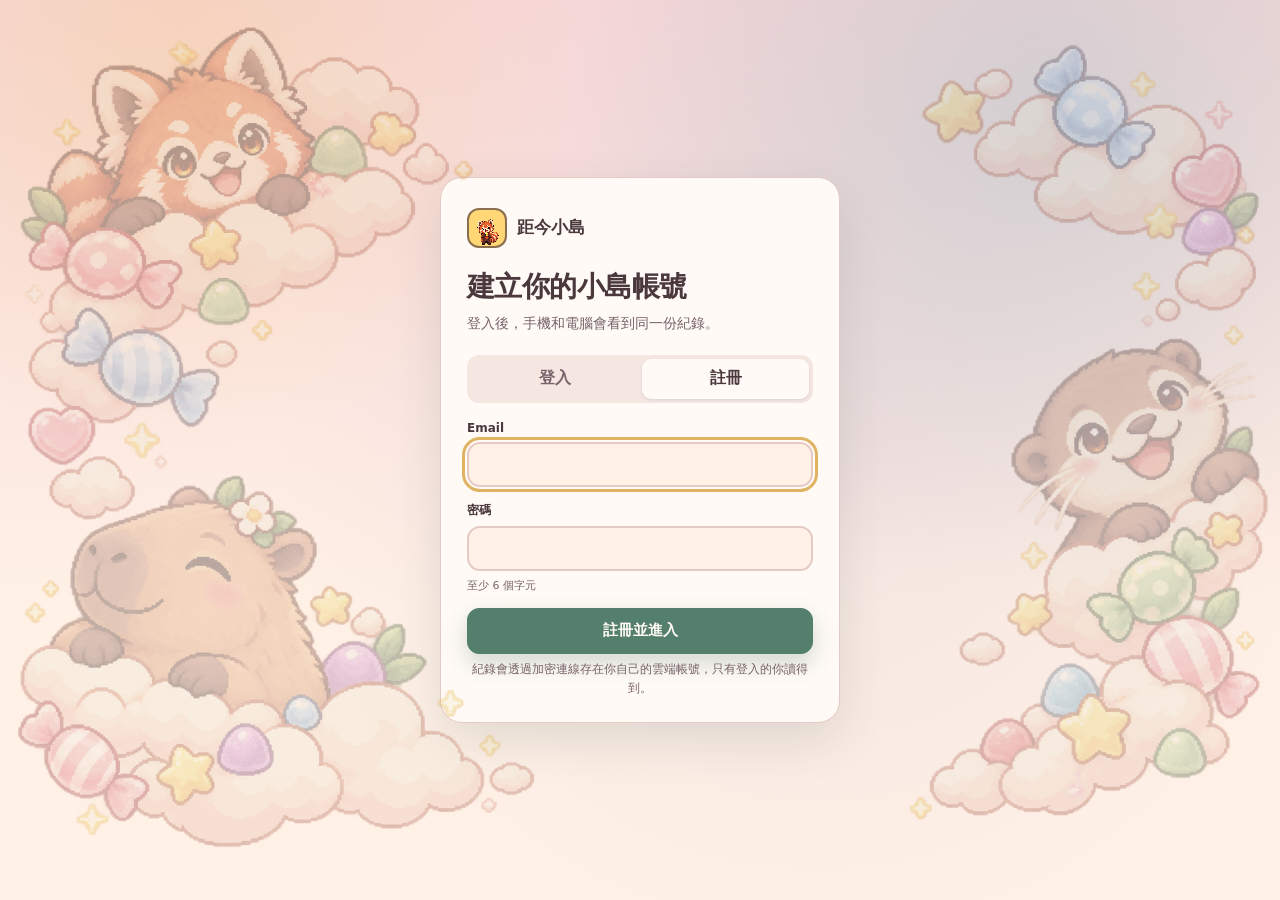
==== commit abfdab02: "帳號登入與雲端同步、7 種地形、插畫風圖鑑、GPT 動物與帽子、卡通風 3D - 帳號：Supabase Email 登入／註冊／忘記密碼，未登入不能使用；本機優先、自動上傳、首次登入合併 - 地形：" ====
--- a/index.html
+++ b/index.html
@@ -9,10 +9,26 @@
   <link rel="manifest" href="manifest.webmanifest?v=16">
   <link rel="stylesheet" href="styles.css?v=52">
   <link rel="stylesheet" href="atlas.css?v=5">
-  <link rel="stylesheet" href="redesign.css?v=43">
+  <link rel="stylesheet" href="redesign.css?v=46">
 </head>
 <body>
   <div class="sky-decor" aria-hidden="true"><i></i><i></i><i></i></div>
+  <section class="auth-gate" id="authGate" hidden aria-labelledby="authTitle">
+    <div class="auth-card">
+      <div class="auth-brand"><span class="brand-mark"><img src="assets/pixel-red-panda.png" alt=""></span><strong>距今小島</strong></div>
+      <h1 id="authTitle">登入你的小島</h1>
+      <p class="auth-lead" id="authLead">登入後，手機和電腦會看到同一份紀錄。</p>
+      <div class="auth-tabs" role="tablist" id="authTabs"><button type="button" role="tab" data-auth-mode="signin" aria-selected="true">登入</button><button type="button" role="tab" data-auth-mode="signup" aria-selected="false">註冊</button></div>
+      <form id="authForm" novalidate>
+        <label class="field" id="authEmailField"><span>Email</span><input id="authEmail" type="email" autocomplete="email" inputmode="email" required></label>
+        <label class="field"><span id="authPasswordLabel">密碼</span><input id="authPassword" type="password" autocomplete="current-password" minlength="6" required><small id="authPasswordHint" hidden>至少 6 個字元</small></label>
+        <p class="auth-message" id="authMessage" role="alert" hidden></p>
+        <button type="submit" class="primary-button auth-submit" id="authSubmit">登入</button>
+      </form>
+      <button type="button" class="auth-link" id="authForgot">忘記密碼？</button>
+      <p class="auth-privacy">紀錄會透過加密連線存在你自己的雲端帳號，只有登入的你讀得到。</p>
+    </div>
+  </section>
   <div class="app-shell">
     <header class="topbar">
       <button class="brand" data-go="home" aria-label="距今小島首頁"><span class="brand-mark"><img src="assets/pixel-red-panda.png" alt=""></span><span><strong>距今小島</strong><small>做過的事，會住進今天的小島</small></span></button>
@@ -85,12 +101,13 @@
         <div class="page-heading"><div><p class="eyebrow">你的島，你作主</p><h1>設定與備份</h1></div></div>
         <div class="settings-grid">
           <article class="panel setting-card wardrobe-setting"><span>🧥</span><div><h2>職業衣櫃</h2><p id="professionSettingHint">自動讀取今天「工作」類活動的名稱、分類與備註，只在本機判斷。</p></div><select id="professionSelect" aria-label="職業衣櫃模式"><option value="auto">自動偵測</option><option value="none">不穿職業服</option><option value="office">辦公行政</option><option value="medical">醫療照護</option><option value="technology">科技開發</option><option value="education">教育研究</option><option value="creative">創作設計</option><option value="food">餐飲烘焙</option><option value="care">照顧服務</option><option value="trades">工程技職</option></select><div class="wardrobe-preview" id="wardrobePreview"></div></article>
+          <article class="panel setting-card account-card"><span>☁</span><div><h2>帳號與同步</h2><p id="accountStatus">尚未登入</p></div><button class="soft-button" id="signOutBtn">登出</button></article>
           <article class="panel setting-card"><span>⇩</span><div><h2>匯出備份</h2><p>保存活動、次數、心情與每日小島資料。</p></div><button class="soft-button" id="exportBtn">下載 JSON</button></article>
           <article class="panel setting-card"><span>⇧</span><div><h2>匯入備份</h2><p>用備份取代目前瀏覽器中的資料。</p></div><button class="soft-button" id="importBtn">選擇檔案</button><input id="importFile" type="file" accept="application/json" hidden></article>
           <article class="panel setting-card"><span>◐</span><div><h2>外觀</h2><p>跟隨系統，或固定亮色與暗色。</p></div><select id="themeSelect"><option value="system">跟隨系統</option><option value="light">亮色</option><option value="dark">暗色</option></select></article>
-          <article class="panel setting-card danger-card"><span>×</span><div><h2>清除全部資料</h2><p>永久清除這個瀏覽器裡的紀錄。</p></div><button class="danger-button" id="clearBtn">清除資料</button></article>
+          <article class="panel setting-card danger-card"><span>×</span><div><h2>清除全部資料</h2><p>永久清除這個帳號在雲端與這個瀏覽器裡的紀錄。</p></div><button class="danger-button" id="clearBtn">清除資料</button></article>
         </div>
-        <p class="privacy-note">所有文字與紀錄只存在這個瀏覽器。每日小島由你的活動資料在本機組成，不會把日記傳去外部服務。</p>
+        <p class="privacy-note">紀錄會存在這個瀏覽器，並透過加密連線同步到你自己的雲端帳號；資料表設定成只有登入的你讀得到。每日小島在你的裝置上組成。</p>
       </section>
     </main>
 
@@ -146,7 +163,9 @@
     </div>
   </dialog>
   <div class="toast" id="toast" role="status" aria-live="polite"><span id="toastText"></span><button id="toastAction" hidden>復原</button></div>
-  <script type="module" src="island3d.js?v=42"></script>
-  <script src="app.js?v=57"></script>
+  <script src="cloud-config.js?v=2"></script>
+  <script src="cloud.js?v=1"></script>
+  <script type="module" src="island3d.js?v=49"></script>
+  <script src="app.js?v=69"></script>
 </body>
 </html>
--- a/redesign.css
+++ b/redesign.css
@@ -193,7 +193,7 @@
 .nav-button span{display:none}.nav-button em{font-size:11px;margin:0}
 .nav-button.active{background:#755e82;color:#fff8f2}
 @media(max-width:980px){
-  .today-hero{grid-template-columns:minmax(300px,.82fr) minmax(390px,1.18fr);padding:44px 24px 24px 38px}
+  .today-hero{grid-template-columns:minmax(0,.82fr) minmax(0,1.18fr);padding:44px 24px 24px 38px}
   .home-island-scene{min-height:390px}
   #homeIslandCanvas{transform:scale(.74)}
 }
@@ -260,3 +260,40 @@
 .real-mood-card{flex-wrap:wrap;row-gap:2px;max-width:calc(100% - 32px)}
 @media(max-width:720px){.island-3d-scene{height:min(330px,46dvh)}.real-mood-card{left:10px;bottom:10px;padding:6px 9px}}
 .real-mood-card span{line-height:1.45}
+
+/* Account gate: the diary stays hidden until the person signs in. */
+body.auth-locked .app-shell,body.auth-locked .bottom-nav,body.auth-locked .toast{display:none}
+.auth-gate{min-height:100vh;min-height:100dvh;display:grid;place-items:center;padding:24px 16px}
+.auth-gate[hidden]{display:none}
+.auth-card{width:min(400px,100%);background:var(--surface);border:1px solid var(--line);border-radius:22px;padding:30px 26px 24px;box-shadow:0 18px 48px rgba(42,65,55,.12)}
+.auth-brand{display:flex;align-items:center;gap:10px;margin-bottom:22px}
+.auth-brand .brand-mark{width:40px;height:40px;border-width:2px;border-radius:12px;box-shadow:none}
+.auth-brand .brand-mark img{width:30px;image-rendering:pixelated}
+.auth-brand strong{font-size:17px}
+.auth-card h1{font-size:28px;line-height:1.2;letter-spacing:-.02em;margin:0 0 8px}
+.auth-lead{color:var(--muted);font-size:14px;line-height:1.65;margin:0 0 20px}
+.auth-tabs{display:grid;grid-template-columns:1fr 1fr;gap:4px;padding:4px;background:color-mix(in srgb,var(--line) 40%,transparent);border-radius:12px;margin-bottom:18px}
+.auth-tabs[hidden]{display:none}
+.auth-tabs button{min-height:40px;border:0;border-radius:9px;background:transparent;color:var(--muted);font-weight:700;cursor:pointer}
+.auth-tabs button[aria-selected="true"]{background:var(--surface);color:var(--text);box-shadow:0 1px 3px rgba(42,65,55,.12)}
+.auth-card .field[hidden]{display:none}
+.auth-card .field input{min-height:44px;font-size:16px}
+.auth-card .field input:focus-visible,.auth-tabs button:focus-visible,.auth-link:focus-visible{outline:3px solid #dfb362;outline-offset:2px}
+.auth-message{margin:0 0 14px;padding:10px 12px;border-radius:10px;font-size:13px;line-height:1.55;background:#fbe4e4;color:#8a3a3f}
+.auth-message[data-kind="ok"]{background:#e2f1e8;color:#2f6a4c}
+.auth-message[hidden]{display:none}
+.auth-submit{width:100%;min-height:46px;font-size:15px}
+.auth-submit:disabled{opacity:.6;cursor:progress}
+.auth-link{display:block;margin:14px auto 0;min-height:44px;border:0;background:none;color:var(--muted);font-size:13px;text-decoration:underline;text-underline-offset:3px;cursor:pointer}
+.auth-link[hidden]{display:none}
+.auth-privacy{margin:6px 0 0;color:var(--muted);font-size:12px;line-height:1.6;text-align:center}
+.account-card #signOutBtn[hidden]{display:none}
+
+/* Wardrobe: one cleanly cropped image per profession (the old shared sheet bled neighbours into narrow cards). */
+.wardrobe-option .wardrobe-img{display:block;width:100%;height:84px;object-fit:contain;margin:0 auto 4px}
+@media(max-width:720px){.wardrobe-option .wardrobe-img{height:100px}}
+
+/* Phone dialogs are full-width bottom sheets. The UA dialog max-width used to cap them and pin them left. */
+@media(max-width:720px){
+  dialog.modal,dialog.island-3d-modal{width:100%;max-width:100%;margin:auto 0 0;inset-inline:0;border-radius:24px 24px 0 0;max-height:calc(100dvh - 12px);overflow-y:auto;padding-bottom:env(safe-area-inset-bottom)}
+}
